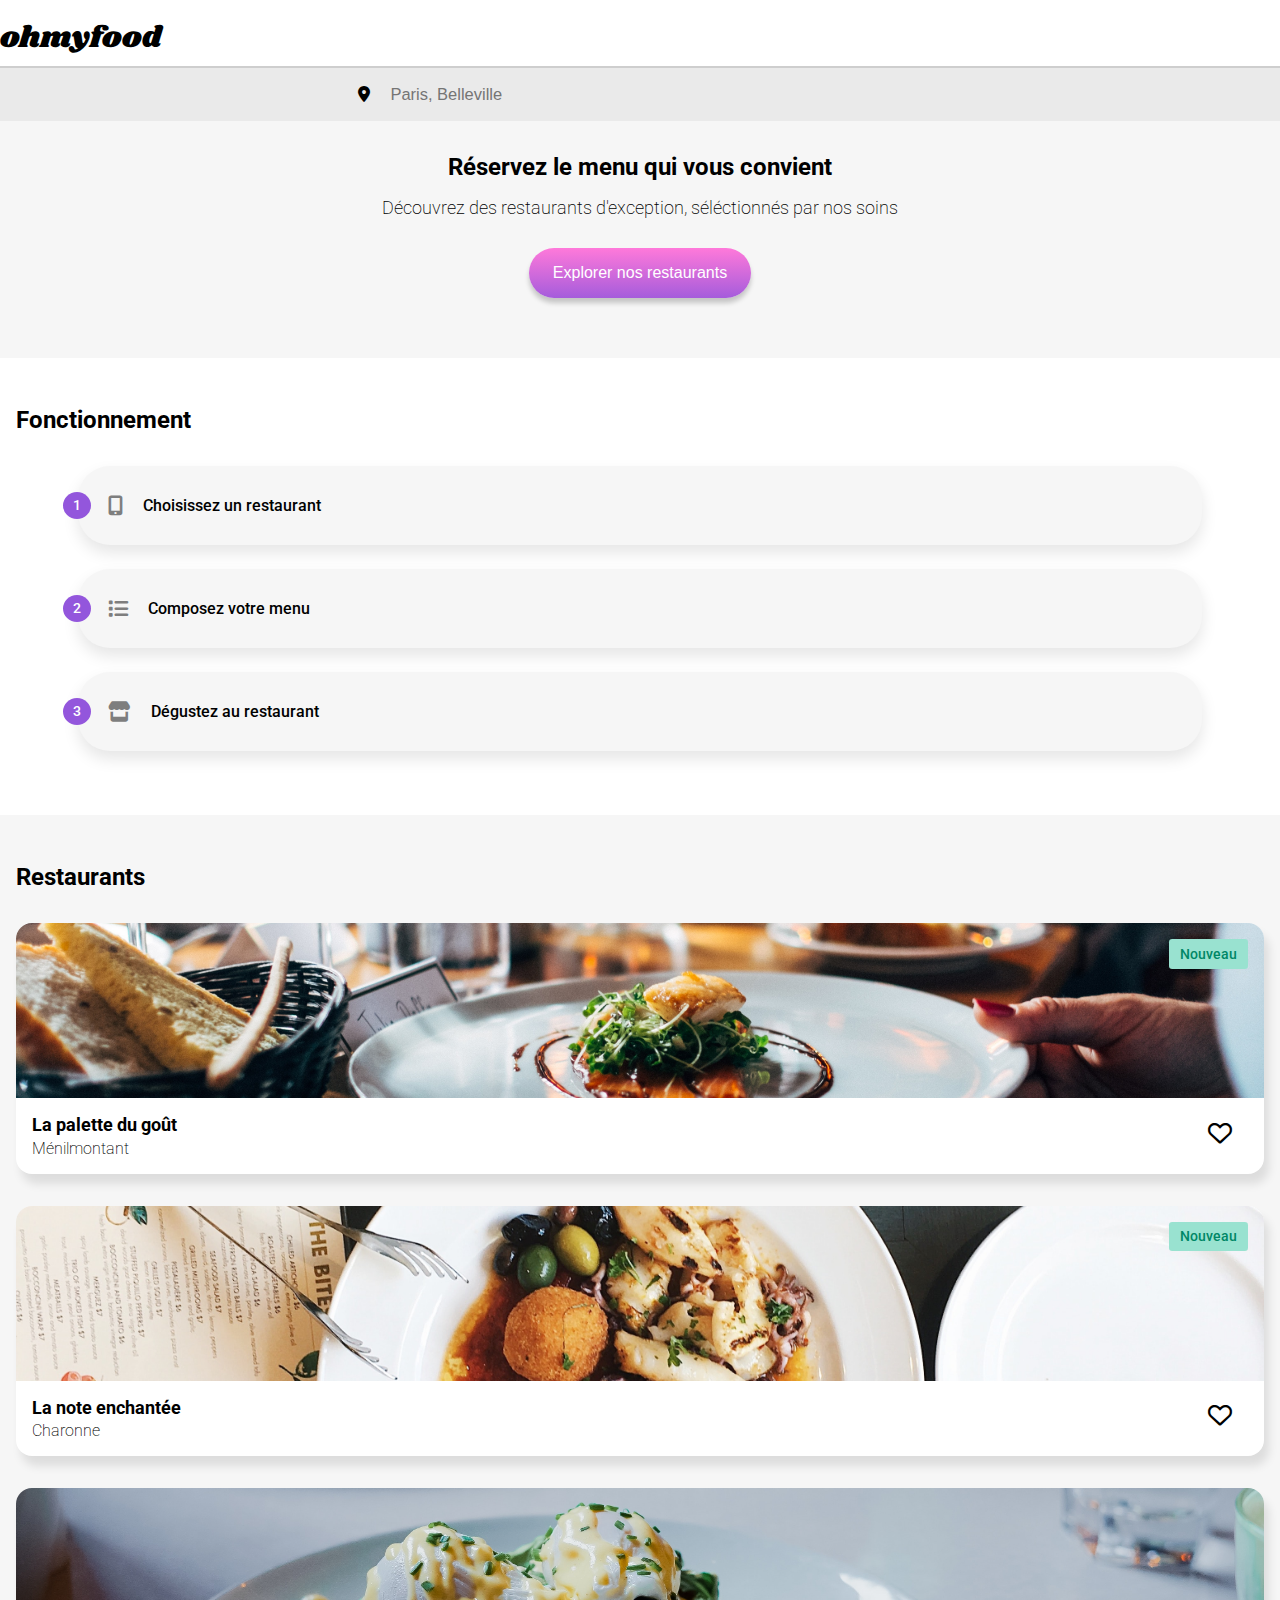
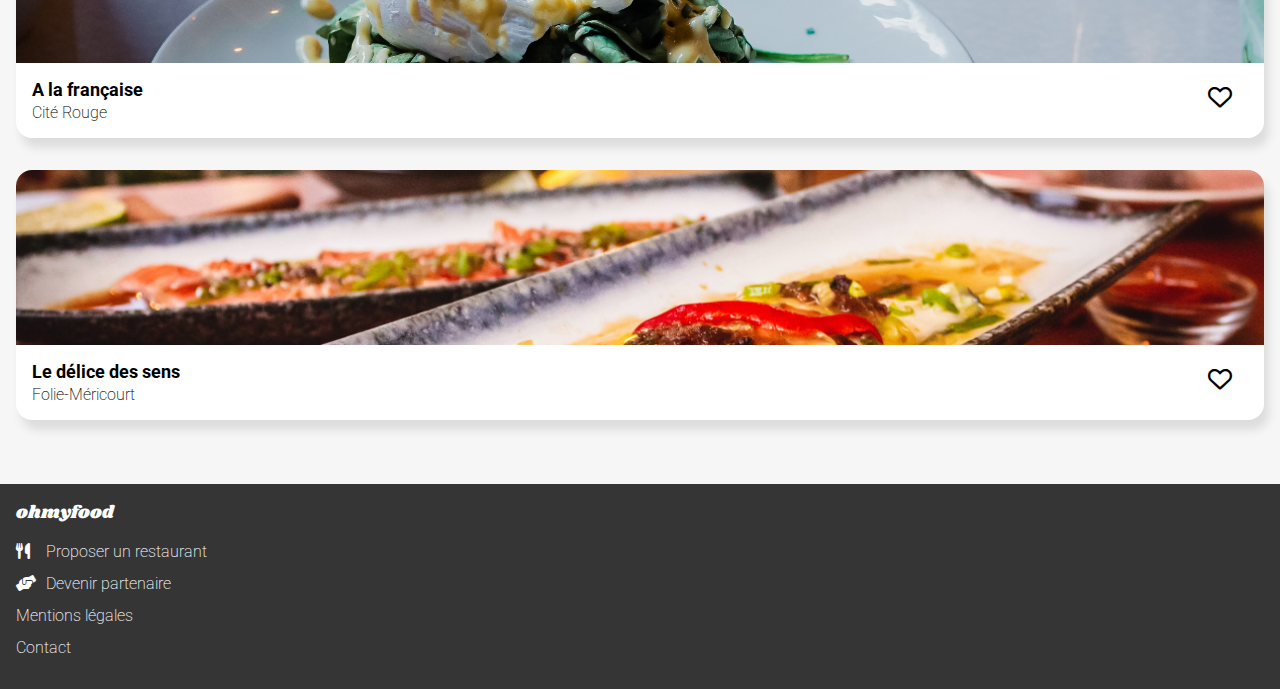
==== index.html @ a65564d6 "changement de dossier" ====
<!DOCTYPE html>
<html lang="fr">

<head>
    <meta charset="UTF-8">
    <meta http-equiv="X-UA-Compatible" content="IE=edge">
    <meta name="viewport" content="width=device-width, initial-scale=1.0">
    <link rel="stylesheet" href="sass/styles.css">
    <link rel="preconnect" href="https://fonts.googleapis.com">
    <link rel="preconnect" href="https://fonts.gstatic.com" crossorigin>
    <link href="https://fonts.googleapis.com/css2?family=Roboto:wght@300;400;500;700&family=Shrikhand&display=swap"
        rel="stylesheet">
    <link rel="stylesheet" href="https://cdn.jsdelivr.net/npm/bootstrap-icons@1.9.1/font/bootstrap-icons.css"
        integrity="sha384-xeJqLiuOvjUBq3iGOjvSQSIlwrpqjSHXpduPd6rQpuiM3f5/ijby8pCsnbu5S81n" crossorigin="anonymous">
    <link rel="stylesheet" href="https://cdnjs.cloudflare.com/ajax/libs/font-awesome/6.0.0/css/all.min.css">
    <title>ohmyfood</title>
</head>

<body>
    <!--header-->
    <header>
        <p class="header__logo logo">ohmyfood</p>
    </header>
    <main>
        <!--section search-->
        <div class="section__search">
            <div class="search__input">
                <i class="fa-solid fa-location-dot search--icon"></i>
                <input class="search--input" type="text" placeholder="Paris, Belleville">
            </div>
        </div>
        <!--section feature-->
        <section class="section__feature">
            <h1 class="feature__heading-1 heading-1">Réservez le menu qui vous convient</h1>
            <p class="feature__text">Découvrez des restaurants d'exception, séléctionnés par nos soins</p>
            <button class="btn--gradient">Explorer nos restaurants</button>
        </section>
        <!--section functioning-->
        <section class="section__functioning">
            <h1 class="function__heading-1 heading-1">Fonctionnement</h1>
            <ul class="function__wrapper">
                <li class="wrapper__list">
                    <a href="#">
                        <p class="list-1__number number">1</p>
                        <i class="list-1__icon fa-solid fa-mobile-screen-button fa-lg icon"></i>
                        <p class="list-1__text">Choisissez un restaurant</p>
                    </a>
                </li>
                <li class="wrapper__list">
                    <a href="#">
                        <p class="list-2__number number">2</p>
                        <i class="list-2__icon fa-solid fa-list fa-lg icon"></i>
                        <p class="list-2__text">Composez votre menu</p>
                    </a>
                </li>
                <li class="wrapper__list">
                    <a href="#">
                        <p class="list-3__number number">3</p>
                        <i class="list-3__icon fa-solid fa-store fa-lg icon"></i>
                        <p class="list-3__text">Dégustez au restaurant</p>
                    </a>
                </li>
            </ul>
        </section>
        <!--section restaurants-->
        <section class="restaurants">
            <h1 class="restaurants__heading-1 heading-1">Restaurants</h1>
            <div class="restaurants__wrapper">
                <a href="./pages/la-palette-du-gout.html">
                    <div class="card-resto">
                        <img class="card-resto__image" src="images/restaurants/jay-wennington-N_Y88TWmGwA-unsplash.jpg"
                            alt="restaurant la palette du goût" />
                        <div class="card-resto__lower">
                            <h3 class="card-resto__lower--heading-3 heading-3">La palette du goût</h3>
                            <div class="icon__toggle">
                                <i class="icon__toggle--fill fa-solid fa-heart fa-xl"></i>
                                <i class="icon__toggle--border fa-regular fa-heart fa-xl"></i>
                            </div>
                            <p class="card-resto__lower--location">Ménilmontant</p>
                            <p class="card-resto__lower--new">Nouveau</p>
                        </div>
                    </div>
                </a>
                <a href="./pages/la-note-enchantee.html">
                    <div class="card-resto">
                        <img class="card-resto__image" src="images/restaurants/stil-u2Lp8tXIcjw-unsplash.jpg"
                            alt="restaurant la note enchantée" />
                        <div class="card-resto__lower">
                            <h3 class="card-resto__lower--heading-3">La note enchantée</h3>
                            <div class="icon__toggle">
                                <i class="icon__toggle--fill fa-solid fa-heart fa-xl"></i>
                                <i class="icon__toggle--border fa-regular fa-heart fa-xl"></i>
                            </div>
                            <p class="card-resto__lower--location">Charonne</p>
                            <p class="card-resto__lower--new">Nouveau</p>
                        </div>
                    </div>
                </a>
                <a href="./pages/a-la-francaise.html">
                    <div class="card-resto">
                        <img class="card-resto__image" src="images/restaurants/toa-heftiba-DQKerTsQwi0-unsplash.jpg"
                            alt="restaurant à la française" />
                        <div class="card-resto__lower">
                            <h3 class="card-resto__lower--heading-3">A la française</h3>
                            <div class="icon__toggle">
                                <i class="icon__toggle--fill fa-solid fa-heart fa-xl"></i>
                                <i class="icon__toggle--border fa-regular fa-heart fa-xl"></i>
                            </div>
                            <p class="card-resto__lower--location">Cité Rouge</p>
                        </div>
                    </div>
                </a>
                <a href="./pages/le-delice-des-sens.html">
                    <div class="card-resto">
                        <img class="card-resto__image"
                            src="images/restaurants/louis-hansel-shotsoflouis-qNBGVyOCY8Q-unsplash.jpg"
                            alt="restaurant le délice des sens" />
                        <div class="card-resto__lower">
                            <h3 class="card-resto__lower--heading-3">Le délice des sens</h3>
                            <div class="icon__toggle">
                                <i class="icon__toggle--fill fa-solid fa-heart fa-xl"></i>
                                <i class="icon__toggle--border fa-regular fa-heart fa-xl"></i>
                            </div>
                            <p class="card-resto__lower--location">Folie-Méricourt</p>
                        </div>
                    </div>
                </a>
            </div>
        </section>
    </main>
    <!--footer-->
    <footer>
        <p class="footer__logo logo">ohmyfood</p>
        <ul class="footer_wrapper">
            <li class="wrapper__suggest">
                <a href="#">
                    <i class="suggest__icon fa-solid fa-utensils"></i>
                    <p class="suggest__text">Proposer un restaurant</p>
                </a>
            </li>
            <li class="wrapper__partnership">
                <a href="#">
                    <i class="partnership__icon fa-solid fa-handshake-angle"></i>
                    <p class="partnership__text">Devenir partenaire</p>
                </a>
            </li>
            <li class="wrapper__legal">
                <a href="#">
                    <p class="legal__text">Mentions légales</p>
                </a>
            </li>
            <li class="wrapper__contact">
                <a href="mailto:contact@ohmyfood.com">
                    <p class="contact__text">Contact</p>
                </a>
            </li>
        </ul>
    </footer>
</body>

</html>
---- sass/styles.css ----
@import "../libs/reset.css";
:root {
  font-family: "Roboto", sans-serif;
  font-weight: 200;
  font-size: 1rem;
}

.logo {
  font-family: "Shrikhand", cursive;
}

.header__logo {
  font-size: 1.875rem;
  text-align: center;
}

.footer__logo {
  font-size: 1.125rem;
}

.heading-1 {
  font-weight: bold;
  font-size: 1.5rem;
}

body {
  width: 100%;
  background-color: #ffffff;
}

a {
  color: #000;
  text-decoration: none;
}

.header {
  width: 100%;
}
.header__logo {
  display: inline-block;
  text-align: center;
  padding: 1rem 0 0.4rem 0;
}
.header__arrow {
  padding-left: 1.5rem;
  padding-right: 3.4rem;
}

section {
  width: 100%;
  padding: 0 1rem;
}

.section__search {
  width: 100%;
  padding: 1rem 0 1rem 0;
  background-color: #eaeaea;
  border-top: 2px solid #cecece;
}

.search__input {
  display: inline-block;
  padding-left: 28%;
}
.search__input input {
  width: 58%;
  background: none;
  font-size: 1.031rem;
  font-weight: 500;
  border: none;
  opacity: 1;
  padding-left: 1rem;
}
.search__input input:focus {
  background: rgba(147, 86, 220, 0.1);
}
.search__input input:focus-visible {
  outline: none;
}

.section__feature--image img {
  -o-object-fit: cover;
     object-fit: cover;
}

.menu {
  position: relative;
  width: 100%;
  padding: 2rem 0 2rem 0;
  background: #f6f6f6;
  border-radius: 2.5rem 2.5rem 0 0;
  margin-top: -3.1rem;
}
.menu__heading-1 {
  font-family: "Shrikhand", cursive, sans-serif;
  font-size: 1.6rem;
  padding: 0 0 2rem 1rem;
}
.menu__wrapper {
  display: flex;
  flex-direction: column;
}
.menu__button {
  width: 100%;
  display: flex;
  justify-content: center;
}
.menu__button--btn-order {
  margin: 2rem 0 2rem 0;
  font-size: 1rem;
  font-weight: 500;
  color: pink;
  padding: 0.9rem 3rem;
  border-radius: 2rem;
  border: none;
  background: linear-gradient(180deg, rgb(255, 121, 218) 0%, rgb(147, 86, 220) 100%);
  box-shadow: 0 5px 5px rgba(0, 0, 0, 0.2);
}
.menu__button--btn-order:hover {
  background: linear-gradient(180deg, rgba(255, 121, 218, 0.9) 0%, rgba(147, 86, 220, 0.9) 100%);
  box-shadow: 0 5px 5px rgba(0, 0, 0, 0.4);
}

.wrapper__entrees, .wrapper__plats, .wrapper__desserts {
  width: 100%;
  display: flex;
  flex-direction: column;
}
.wrapper__entrees--heading-4, .wrapper__plats--heading-4, .wrapper__desserts--heading-4 {
  position: relative;
  text-transform: uppercase;
  font-weight: 200;
  font-size: 1rem;
  padding: 0 0 2rem 1rem;
}
.wrapper__entrees--heading-4:after, .wrapper__plats--heading-4:after, .wrapper__desserts--heading-4:after {
  content: "";
  position: absolute;
  background: #99E2D0;
  top: 1.4rem;
  left: 1rem;
  width: 11.5%;
  height: 3px;
}
.wrapper__entrees--wrapper, .wrapper__plats--wrapper, .wrapper__desserts--wrapper {
  padding: 0 1rem;
}
.wrapper__entrees .card, .wrapper__plats .card, .wrapper__desserts .card {
  -webkit-animation: fadeInSlide 1.5s ease-in;
          animation: fadeInSlide 1.5s ease-in;
  -webkit-animation-iteration-count: 1;
          animation-iteration-count: 1;
}
.wrapper__entrees .card-1, .wrapper__plats .card-1, .wrapper__desserts .card-1 {
  -webkit-animation-delay: 0.1s;
          animation-delay: 0.1s;
}
.wrapper__entrees .card-2, .wrapper__plats .card-2, .wrapper__desserts .card-2 {
  -webkit-animation-delay: 0.2s;
          animation-delay: 0.2s;
}
.wrapper__entrees .card-3, .wrapper__plats .card-3, .wrapper__desserts .card-3 {
  -webkit-animation-delay: 0.3s;
          animation-delay: 0.3s;
}
.wrapper__entrees .card-4, .wrapper__plats .card-4, .wrapper__desserts .card-4 {
  -webkit-animation-delay: 0.4s;
          animation-delay: 0.4s;
}
.wrapper__entrees .card-5, .wrapper__plats .card-5, .wrapper__desserts .card-5 {
  -webkit-animation-delay: 0.5s;
          animation-delay: 0.5s;
}
.wrapper__entrees .card-6, .wrapper__plats .card-6, .wrapper__desserts .card-6 {
  -webkit-animation-delay: 0.6s;
          animation-delay: 0.6s;
}
.wrapper__entrees .card-7, .wrapper__plats .card-7, .wrapper__desserts .card-7 {
  -webkit-animation-delay: 0.7s;
          animation-delay: 0.7s;
}
.wrapper__entrees .card-8, .wrapper__plats .card-8, .wrapper__desserts .card-8 {
  -webkit-animation-delay: 0.8s;
          animation-delay: 0.8s;
}
.wrapper__entrees .card-9, .wrapper__plats .card-9, .wrapper__desserts .card-9 {
  -webkit-animation-delay: 0.9s;
          animation-delay: 0.9s;
}
.wrapper__entrees .card-10, .wrapper__plats .card-10, .wrapper__desserts .card-10 {
  -webkit-animation-delay: 1s;
          animation-delay: 1s;
}

.card {
  display: flex;
  flex-direction: row;
  width: 100%;
  height: 4rem;
  background: #ffffff;
  border-radius: 0.85rem;
  margin-bottom: 1rem;
  box-shadow: 0 0.5rem 1rem rgba(0, 0, 0, 0.1);
  overflow: hidden;
  white-space: nowrap;
  cursor: pointer;
}
.card--title-details {
  overflow: hidden;
  text-overflow: ellipsis;
  flex: 1;
  padding: 0.5rem 0 0.5rem 1rem;
}
.card--title {
  overflow: hidden;
  text-overflow: ellipsis;
  padding-bottom: 0.1rem;
  font-weight: 700;
  font-size: 1.1rem;
}
.card--details {
  overflow: hidden;
  text-overflow: ellipsis;
  font-size: 0.85rem;
}
.card--price {
  align-self: center;
  font-size: 0.85rem;
  font-weight: 700;
  padding: 1rem 1rem 0 1rem;
}
.card--animation {
  display: flex;
  justify-content: center;
  align-items: center;
  background: #FF79DA;
  border-radius: 0 0.85rem 0.85rem 0;
  width: 4rem;
  margin-right: -4rem;
  height: 4.05rem;
  transition: all 0.8s ease;
}
.card--icon {
  font-size: 1.5rem;
  color: #fff;
  transform: rotate(0);
  transition-delay: 0.6s;
  transition: transform 0.8s ease;
}

.card:hover .card--animation {
  background: #99E2D0;
  margin-right: 0;
}

.card:hover .card--icon {
  transform: rotate(360deg);
}

.section__feature {
  background: #f6f6f6;
  text-align: center;
  padding-bottom: 60px;
}

.feature__heading-1 {
  padding: 2rem 15% 1rem 15%;
  width: auto;
}

.feature__text {
  font-size: 1.125rem;
  padding-bottom: 1.875rem;
}

.btn--gradient {
  font-size: 1rem;
  font-weight: 500;
  color: #fff;
  padding: 1rem 1.5rem;
  border-radius: 2rem;
  border: none;
  background: linear-gradient(180deg, rgb(255, 121, 218) 0%, rgb(147, 86, 220) 100%);
  background-size: 120% 120%;
  box-shadow: 0 5px 5px rgba(0, 0, 0, 0.2);
  transition: all 0.2s ease-in-out;
  -webkit-animation: gradient 5s ease infinite;
          animation: gradient 5s ease infinite;
}
.btn--gradient:hover {
  background: linear-gradient(180deg, rgba(255, 121, 218, 0.8) 0%, rgba(147, 86, 220, 0.8) 100%);
  box-shadow: 0 5px 5px rgba(0, 0, 0, 0.4);
}

.section__functioning {
  padding-bottom: 4rem;
}
.section__functioning .function__heading-1 {
  padding: 3rem 0 2rem 0;
}

.function__wrapper {
  width: 100%;
  display: flex;
  flex-direction: column;
  gap: 1.5rem;
  font-weight: 500;
}
.function__wrapper a {
  width: 100%;
  color: #000;
  font-size: 1rem;
  font-weight: 500;
}
.function__wrapper a:visited {
  text-decoration: none;
  color: #000;
}

.wrapper__list {
  position: relative;
  width: 90%;
  margin: auto;
  background-color: #f6f6f6;
  padding: 30px 30px;
  border-radius: 2rem;
  box-shadow: 0 0.5rem 1rem rgba(0, 0, 0, 0.1);
  transition: all 0.3s ease-in-out;
}
.wrapper__list:hover {
  background-color: rgba(147, 86, 220, 0.1);
  box-shadow: 0 0.5rem 1rem rgba(0, 0, 0, 0.2);
}
.wrapper__list:hover .icon {
  color: #9356DC;
}
.wrapper__list .number {
  position: absolute;
  top: 33%;
  left: -15px;
  display: inline-block;
  padding: 5px 10px 5px 10px;
  border-radius: 50%;
  font-size: 0.9rem;
  color: #fff;
  background: #9356DC;
}
.wrapper__list .list-1__icon, .wrapper__list .list-2__icon, .wrapper__list .list-3__icon {
  display: inline-block;
  color: #7e7e7e;
  transition: all 0.3s ease-in-out;
}
.wrapper__list p {
  padding-left: 1rem;
  display: inline-block;
  font-size: 1rem;
  font-weight: 500;
}

.restaurants {
  width: 100%;
  background: #f6f6f6;
  padding-bottom: 4rem;
}
.restaurants__heading-1 {
  padding: 3rem 0 2rem 0;
}
.restaurants__wrapper {
  display: flex;
  flex-direction: column;
  gap: 2rem;
  flex-wrap: nowrap;
}
.restaurants__wrapper a {
  width: 100%;
}
.restaurants__wrapper a:hover .card-resto {
  box-shadow: 5px 10px 15px rgba(0, 0, 0, 0.2);
  background: rgba(153, 226, 208, 0.1);
}
.restaurants__wrapper a:hover .card-resto__image {
  opacity: 0.5;
}

.card-resto {
  position: relative;
  display: flex;
  flex-direction: row;
  flex-wrap: wrap;
  width: 100%;
  max-width: 600px;
  background: #ffffff;
  border-radius: 1rem 1rem 1rem 1rem;
  box-shadow: 5px 10px 10px rgba(0, 0, 0, 0.1);
  transition: all 0.5s ease-in-out;
}
.card-resto__image {
  max-height: 175px;
  width: 100%;
  border-radius: 1rem 1rem 0 0;
  -o-object-fit: cover;
     object-fit: cover;
  transition: all 0.5s ease-in-out;
}
.card-resto__lower {
  height: 35%;
  width: 100%;
  color: #000;
}
.card-resto__lower--heading-3 {
  padding: 1rem 0 0.2rem 1rem;
  font-size: 1.15rem;
  font-weight: 700;
}
.card-resto__lower--location {
  padding: 0 0rem 1rem 1rem;
}
.card-resto__lower--new {
  position: absolute;
  top: 1rem;
  right: 1rem;
  font-size: 0.9rem;
  font-weight: 500;
  background: #99E2D0;
  color: #008766;
  padding: 0.4rem 0.7rem;
  border-radius: 0.2rem;
}

.icon__toggle .icon__toggle--border {
  display: block;
  position: absolute;
  background: #ffffff;
  bottom: 2.5rem;
  right: 2rem;
}
.icon__toggle .icon__toggle--fill {
  display: none;
  position: absolute;
  bottom: 2.5rem;
  right: 2rem;
}
.icon__toggle:hover .icon__toggle--border {
  display: none;
}
.icon__toggle:hover .icon__toggle--fill {
  display: block;
  height: -webkit-fit-content;
  height: -moz-fit-content;
  height: fit-content;
  -webkit-background-clip: text;
          background-clip: text;
  background-image: linear-gradient(180deg, rgb(255, 121, 218) 0%, rgb(147, 86, 220));
  color: transparent;
}

footer {
  width: 100%;
  background: #353535;
  color: #fff;
  padding: 0 0 2rem 0;
}
footer .logo {
  padding: 1rem 0 1rem 1rem;
}
footer .footer_wrapper {
  width: auto;
  display: flex;
  flex-direction: column;
  gap: 0.8rem;
}
footer li {
  display: inline-block;
  padding: 0 0 0 1rem;
}
footer li a .partnership__icon {
  color: #fff;
  margin-right: 6px;
}
footer li a .suggest__icon {
  color: #fff;
  margin-right: 12px;
}
footer li a p {
  position: relative;
  color: #fff;
  display: inline;
}
footer li a p:hover {
  color: #99E2D0;
  transition: all 0.3s ease-in-out;
}
footer li a p::after {
  content: "";
  position: absolute;
  bottom: -2px;
  left: 0;
  display: inline;
  height: 1px;
  background: #fff;
  width: 100%;
  transform: scale(0);
  transition: all 0.3s ease-in-out;
}
footer li a p:hover::after {
  transform: scale(1);
  background: #99E2D0;
}

@media screen and (min-width: 600px) {
  .restaurants__wrapper {
    flex-direction: row;
    flex-wrap: wrap;
    justify-content: space-between;
    width: 100%;
  }
  .restaurants__wrapper a {
    width: 100%;
  }
  .restaurants__wrapper a .card-resto {
    max-width: 100%;
  }
}
@-webkit-keyframes fadeInSlide {
  0% {
    transform: translateY(100px) scaleY(1.9) scaleX(0.1);
    transform-origin: 50% 50%;
    opacity: 0;
  }
  40% {
    transform: translateY(0) scaleY(0.9) scaleX(1.1);
  }
  65% {
    transform: translateY(-15px) scaleY(1.1) scaleX(0.9);
  }
  75% {
    transform: translateY(0) scaleY(1) scaleX(1);
  }
  85% {
    transform: translateY(-5px) scaleY(0.9) scaleX(1.1);
  }
  100% {
    transform: translateY(0) scaleY(1) scaleX(1);
    opacity: 1;
  }
}
@keyframes fadeInSlide {
  0% {
    transform: translateY(100px) scaleY(1.9) scaleX(0.1);
    transform-origin: 50% 50%;
    opacity: 0;
  }
  40% {
    transform: translateY(0) scaleY(0.9) scaleX(1.1);
  }
  65% {
    transform: translateY(-15px) scaleY(1.1) scaleX(0.9);
  }
  75% {
    transform: translateY(0) scaleY(1) scaleX(1);
  }
  85% {
    transform: translateY(-5px) scaleY(0.9) scaleX(1.1);
  }
  100% {
    transform: translateY(0) scaleY(1) scaleX(1);
    opacity: 1;
  }
}
@-webkit-keyframes gradient {
  0% {
    background-position: 0% 50%;
  }
  50% {
    background-position: 100% 100%;
  }
  100% {
    background-position: 0% 50%;
  }
}
@keyframes gradient {
  0% {
    background-position: 0% 50%;
  }
  50% {
    background-position: 100% 100%;
  }
  100% {
    background-position: 0% 50%;
  }
}/*# sourceMappingURL=styles.css.map */
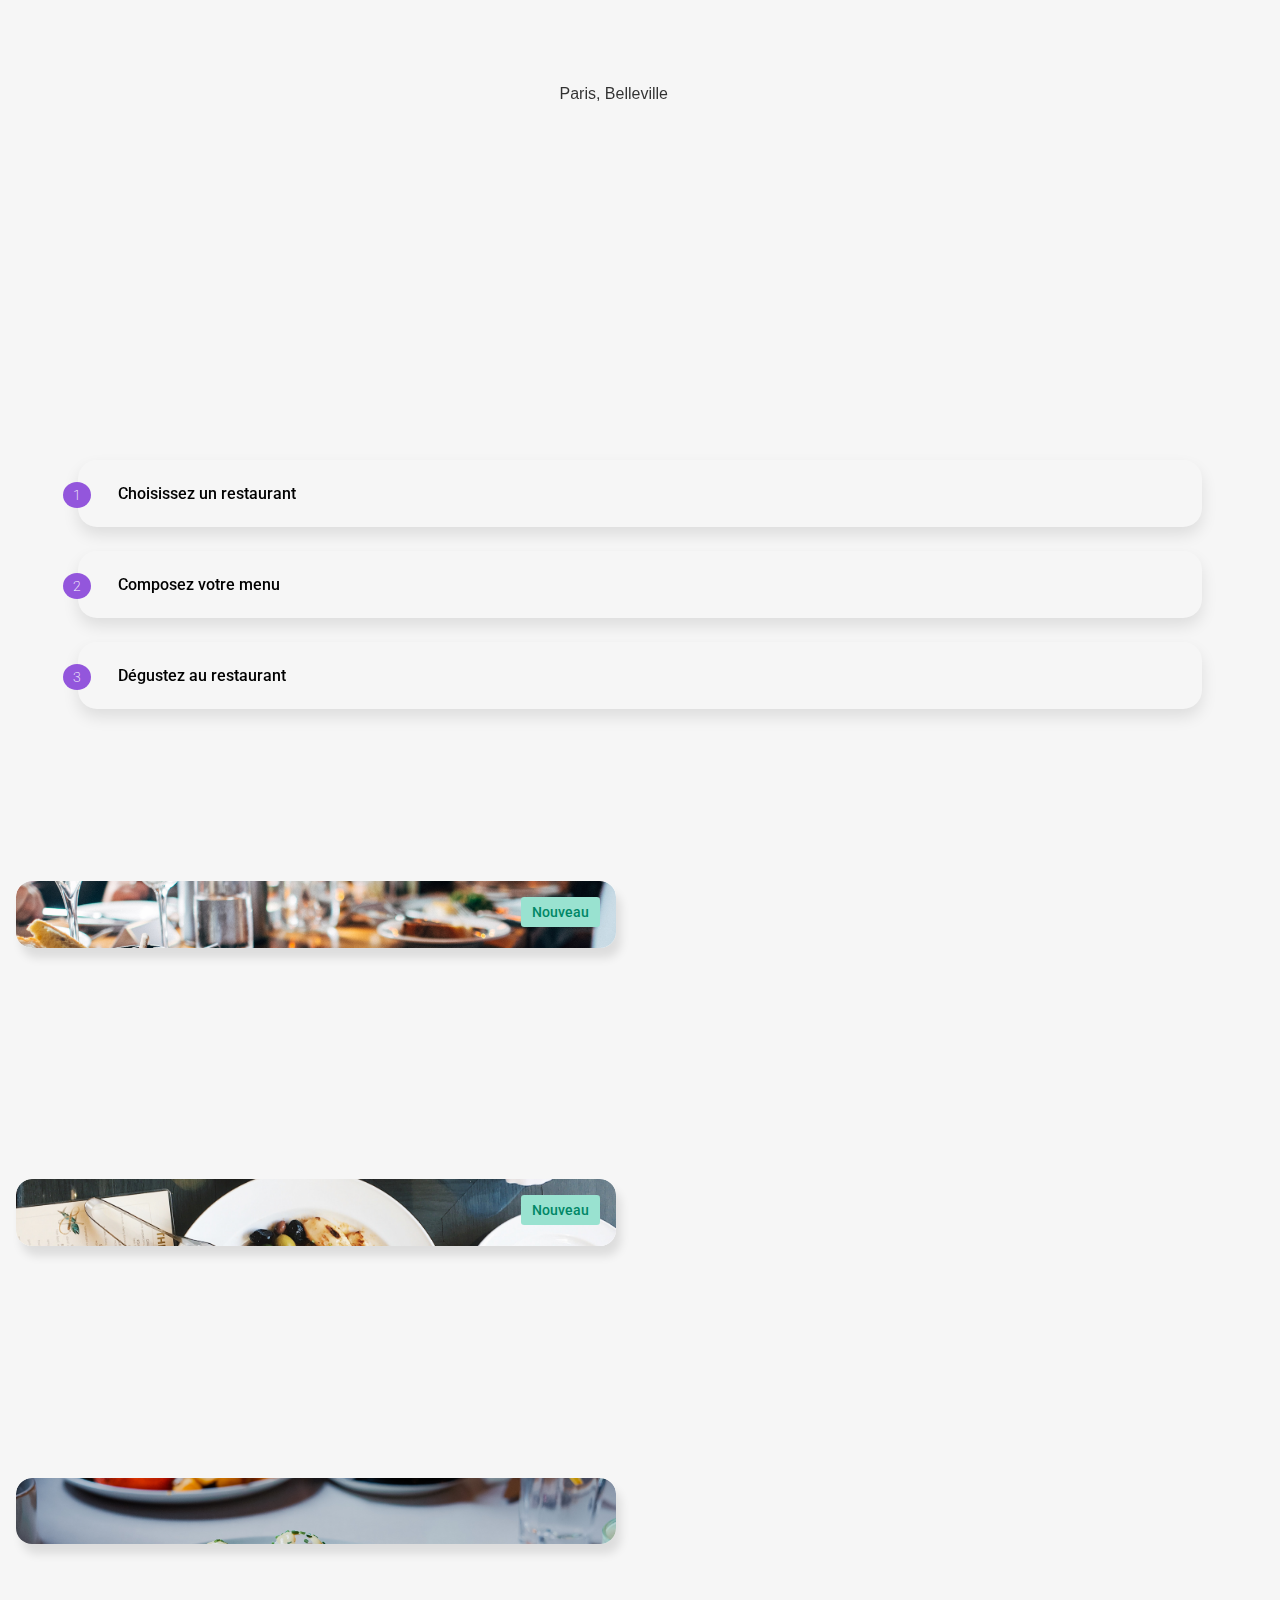
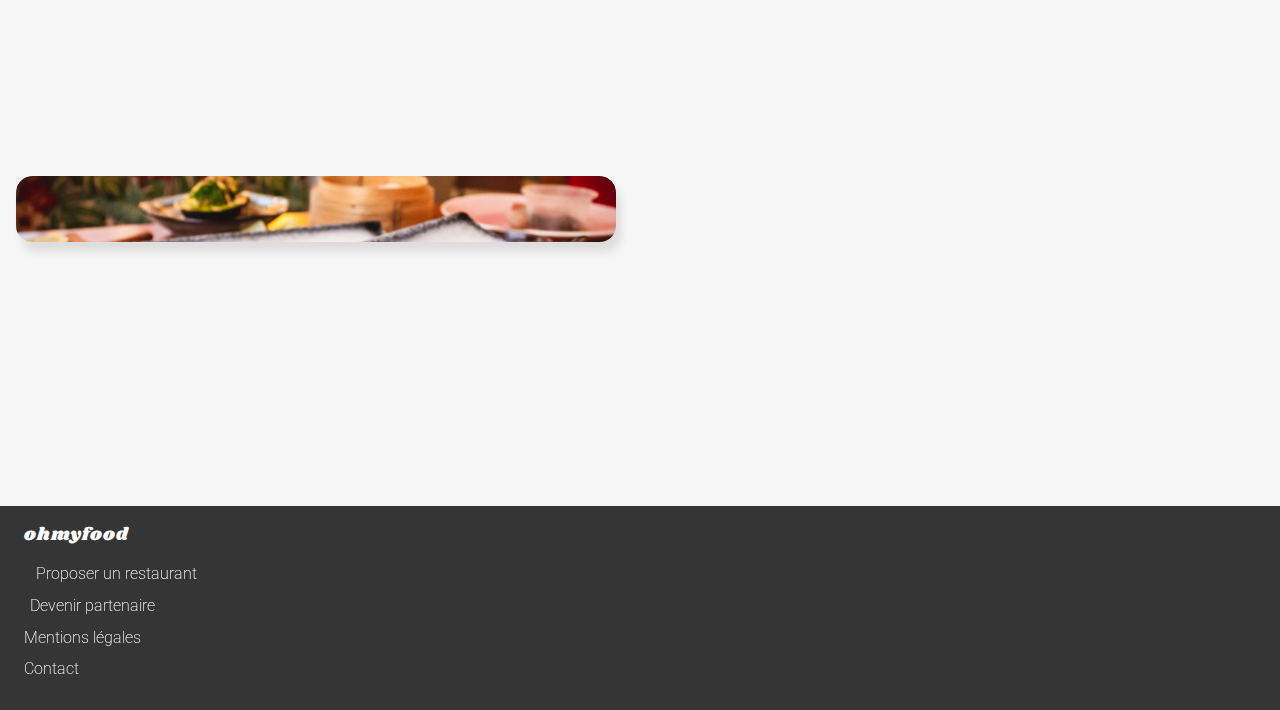
==== commit cbbf155b: "Done: refacto 7-1. To do: loading animation, centrer le input search, mettre l'icone coeur dans comp" ====
--- a/index.html
+++ b/index.html
@@ -8,150 +8,164 @@
     <link rel="stylesheet" href="sass/styles.css">
     <link rel="preconnect" href="https://fonts.googleapis.com">
     <link rel="preconnect" href="https://fonts.gstatic.com" crossorigin>
-    <link href="https://fonts.googleapis.com/css2?family=Roboto:wght@300;400;500;700&family=Shrikhand&display=swap"
+    <link
+        href="https://fonts.googleapis.com/css2?family=Roboto:wght@200;300;400;500;600;700&family=Shrikhand&display=swap"
         rel="stylesheet">
     <link rel="stylesheet" href="https://cdn.jsdelivr.net/npm/bootstrap-icons@1.9.1/font/bootstrap-icons.css"
         integrity="sha384-xeJqLiuOvjUBq3iGOjvSQSIlwrpqjSHXpduPd6rQpuiM3f5/ijby8pCsnbu5S81n" crossorigin="anonymous">
-    <link rel="stylesheet" href="https://cdnjs.cloudflare.com/ajax/libs/font-awesome/6.0.0/css/all.min.css">
+    <link rel="stylesheet" href="https://cdnjs.cloudflare.com/ajax/libs/font-awesome/6.1.2/css/all.css"
+        integrity="sha512-9nqhm3FWfB00id4NJpxK/wV1g9P2QfSsEPhSSpT+6qrESP6mpYbTfpC+Jvwe2XY27K5mLwwrqYuzqMGK5yC9/Q=="
+        crossorigin="anonymous" referrerpolicy="no-referrer" />
     <title>ohmyfood</title>
 </head>
+
+<div class="loader">
+    <div class="loader__animation"></div>
+</div>
 
 <body>
     <!--header-->
     <header>
         <p class="header__logo logo">ohmyfood</p>
     </header>
+
     <main>
+
         <!--section search-->
-        <div class="section__search">
-            <div class="search__input">
-                <i class="fa-solid fa-location-dot search--icon"></i>
-                <input class="search--input" type="text" placeholder="Paris, Belleville">
+        <div class="search">
+            <div class="search__block">
+                <i class="fa-solid fa-location-dot search__icon"></i>
+                <input class="search__input" type="text" placeholder="Paris, Belleville">
             </div>
         </div>
+
         <!--section feature-->
-        <section class="section__feature">
-            <h1 class="feature__heading-1 heading-1">Réservez le menu qui vous convient</h1>
-            <p class="feature__text">Découvrez des restaurants d'exception, séléctionnés par nos soins</p>
+        <section class="feature">
+            <h1>Réservez le menu qui vous convient</h1>
+            <h2>Découvrez des restaurants d'exception, séléctionnés par nos soins</h2>
             <button class="btn--gradient">Explorer nos restaurants</button>
         </section>
-        <!--section functioning-->
-        <section class="section__functioning">
-            <h1 class="function__heading-1 heading-1">Fonctionnement</h1>
-            <ul class="function__wrapper">
-                <li class="wrapper__list">
+
+        <!--section operation-->
+        <section class="operation">
+            <h1>Fonctionnement</h1>
+            <ul>
+                <li class="list">
                     <a href="#">
-                        <p class="list-1__number number">1</p>
-                        <i class="list-1__icon fa-solid fa-mobile-screen-button fa-lg icon"></i>
-                        <p class="list-1__text">Choisissez un restaurant</p>
+                        <p class="list__number">1</p>
+                        <i class="list__icon fa-solid fa-mobile-screen-button fa-lg"></i>
+                        <h4>Choisissez un restaurant</h4>
                     </a>
                 </li>
-                <li class="wrapper__list">
+                <li class="list">
                     <a href="#">
-                        <p class="list-2__number number">2</p>
-                        <i class="list-2__icon fa-solid fa-list fa-lg icon"></i>
-                        <p class="list-2__text">Composez votre menu</p>
+                        <p class="list__number">2</p>
+                        <i class="list__icon fa-solid fa-list fa-lg"></i>
+                        <h4>Composez votre menu</h4>
                     </a>
                 </li>
-                <li class="wrapper__list">
+                <li class="list">
                     <a href="#">
-                        <p class="list-3__number number">3</p>
-                        <i class="list-3__icon fa-solid fa-store fa-lg icon"></i>
-                        <p class="list-3__text">Dégustez au restaurant</p>
+                        <p class="list__number">3</p>
+                        <i class="list__icon fa-solid fa-store fa-lg"></i>
+                        <h4 class="list__text">Dégustez au restaurant</h4>
                     </a>
                 </li>
             </ul>
         </section>
+
         <!--section restaurants-->
         <section class="restaurants">
-            <h1 class="restaurants__heading-1 heading-1">Restaurants</h1>
+            <h1>Restaurants</h1>
             <div class="restaurants__wrapper">
                 <a href="./pages/la-palette-du-gout.html">
-                    <div class="card-resto">
-                        <img class="card-resto__image" src="images/restaurants/jay-wennington-N_Y88TWmGwA-unsplash.jpg"
+                    <div class="card">
+                        <img src="images/restaurants/jay-wennington-N_Y88TWmGwA-unsplash.jpg"
                             alt="restaurant la palette du goût" />
-                        <div class="card-resto__lower">
-                            <h3 class="card-resto__lower--heading-3 heading-3">La palette du goût</h3>
+                        <div class="card__lower">
+                            <h3>La palette du goût</h3>
                             <div class="icon__toggle">
-                                <i class="icon__toggle--fill fa-solid fa-heart fa-xl"></i>
-                                <i class="icon__toggle--border fa-regular fa-heart fa-xl"></i>
+                                <i class="icon__toggle--fill bi bi-suit-heart-fill"></i>
+                                <i class="icon__toggle--border bi bi-suit-heart"></i>
                             </div>
-                            <p class="card-resto__lower--location">Ménilmontant</p>
-                            <p class="card-resto__lower--new">Nouveau</p>
+                            <p class="card__location">Ménilmontant</p>
+                            <p class="card__new">Nouveau</p>
                         </div>
                     </div>
                 </a>
                 <a href="./pages/la-note-enchantee.html">
-                    <div class="card-resto">
-                        <img class="card-resto__image" src="images/restaurants/stil-u2Lp8tXIcjw-unsplash.jpg"
+                    <div class="card">
+                        <img class="card__image" src="images/restaurants/stil-u2Lp8tXIcjw-unsplash.jpg"
                             alt="restaurant la note enchantée" />
-                        <div class="card-resto__lower">
-                            <h3 class="card-resto__lower--heading-3">La note enchantée</h3>
+                        <div class="card__lower">
+                            <h3>La note enchantée</h3>
                             <div class="icon__toggle">
-                                <i class="icon__toggle--fill fa-solid fa-heart fa-xl"></i>
-                                <i class="icon__toggle--border fa-regular fa-heart fa-xl"></i>
+                                <i class="icon__toggle--fill bi bi-suit-heart-fill"></i>
+                                <i class="icon__toggle--border bi bi-suit-heart"></i>
                             </div>
-                            <p class="card-resto__lower--location">Charonne</p>
-                            <p class="card-resto__lower--new">Nouveau</p>
+                            <p class="card__location">Charonne</p>
+                            <p class="card__new">Nouveau</p>
                         </div>
                     </div>
                 </a>
                 <a href="./pages/a-la-francaise.html">
-                    <div class="card-resto">
-                        <img class="card-resto__image" src="images/restaurants/toa-heftiba-DQKerTsQwi0-unsplash.jpg"
+                    <div class="card">
+                        <img class="card__image" src="images/restaurants/toa-heftiba-DQKerTsQwi0-unsplash.jpg"
                             alt="restaurant à la française" />
-                        <div class="card-resto__lower">
-                            <h3 class="card-resto__lower--heading-3">A la française</h3>
+                        <div class="card__lower">
+                            <h3>A la française</h3>
                             <div class="icon__toggle">
-                                <i class="icon__toggle--fill fa-solid fa-heart fa-xl"></i>
-                                <i class="icon__toggle--border fa-regular fa-heart fa-xl"></i>
+                                <i class="icon__toggle--fill bi bi-suit-heart-fill"></i>
+                                <i class="icon__toggle--border bi bi-suit-heart"></i>
                             </div>
-                            <p class="card-resto__lower--location">Cité Rouge</p>
+                            <p class="card__location">Cité Rouge</p>
                         </div>
                     </div>
                 </a>
                 <a href="./pages/le-delice-des-sens.html">
-                    <div class="card-resto">
-                        <img class="card-resto__image"
+                    <div class="card">
+                        <img class="card__image"
                             src="images/restaurants/louis-hansel-shotsoflouis-qNBGVyOCY8Q-unsplash.jpg"
                             alt="restaurant le délice des sens" />
-                        <div class="card-resto__lower">
-                            <h3 class="card-resto__lower--heading-3">Le délice des sens</h3>
+                        <div class="card__lower">
+                            <h3>Le délice des sens</h3>
                             <div class="icon__toggle">
-                                <i class="icon__toggle--fill fa-solid fa-heart fa-xl"></i>
-                                <i class="icon__toggle--border fa-regular fa-heart fa-xl"></i>
+                                <i class="icon__toggle--fill bi bi-suit-heart-fill"></i>
+                                <i class="icon__toggle--border bi bi-suit-heart"></i>
                             </div>
-                            <p class="card-resto__lower--location">Folie-Méricourt</p>
+                            <p class="card__location">Folie-Méricourt</p>
                         </div>
                     </div>
                 </a>
             </div>
         </section>
+
     </main>
+
     <!--footer-->
     <footer>
-        <p class="footer__logo logo">ohmyfood</p>
-        <ul class="footer_wrapper">
-            <li class="wrapper__suggest">
+        <p class="footer__logo">ohmyfood</p>
+        <ul>
+            <li>
                 <a href="#">
-                    <i class="suggest__icon fa-solid fa-utensils"></i>
-                    <p class="suggest__text">Proposer un restaurant</p>
+                    <i class="icon--suggest fa-solid fa-utensils"></i>
+                    <p>Proposer un restaurant</p>
                 </a>
             </li>
-            <li class="wrapper__partnership">
+            <li>
                 <a href="#">
-                    <i class="partnership__icon fa-solid fa-handshake-angle"></i>
-                    <p class="partnership__text">Devenir partenaire</p>
+                    <i class="icon--partnership fa-solid fa-handshake-angle"></i>
+                    <p>Devenir partenaire</p>
                 </a>
             </li>
-            <li class="wrapper__legal">
+            <li>
                 <a href="#">
-                    <p class="legal__text">Mentions légales</p>
+                    <p>Mentions légales</p>
                 </a>
             </li>
-            <li class="wrapper__contact">
+            <li>
                 <a href="mailto:contact@ohmyfood.com">
-                    <p class="contact__text">Contact</p>
+                    <p>Contact</p>
                 </a>
             </li>
         </ul>
--- a/sass/styles.css
+++ b/sass/styles.css
@@ -1,86 +1,414 @@
-@import "../libs/reset.css";
+/*! minireset.css v0.0.6 | MIT License | github.com/jgthms/minireset.css */
+html,
+body,
+p,
+ul,
+li,
+textarea,
+hr,
+h1,
+h2,
+h3,
+h4,
+h5,
+h6 {
+  margin: 0;
+  padding: 0;
+}
+
+h1,
+h2,
+h3,
+h4,
+h5,
+h6 {
+  font-size: 100%;
+  font-weight: normal;
+}
+
+ul {
+  list-style: none;
+}
+
+button,
+input,
+select {
+  margin: 0;
+}
+
+html {
+  box-sizing: border-box;
+}
+
+*,
+*::before,
+*::after {
+  box-sizing: inherit;
+}
+
+img {
+  height: auto;
+  max-width: 100%;
+}
+
+*:visited,
+*:link {
+  text-decoration: none;
+  color: inherit;
+}
+
 :root {
   font-family: "Roboto", sans-serif;
   font-weight: 200;
   font-size: 1rem;
 }
 
-.logo {
-  font-family: "Shrikhand", cursive;
+.header__logo,
+.footer__logo,
+.menu__heading {
+  font-family: "Shrikhand", cursive, sans-serif;
+  letter-spacing: 0.05rem;
 }
 
 .header__logo {
   font-size: 1.875rem;
-  text-align: center;
 }
 
 .footer__logo {
   font-size: 1.125rem;
 }
 
-.heading-1 {
-  font-weight: bold;
+.menu__heading {
+  font-size: 1.6rem;
+}
+
+h1 {
+  font-weight: 600;
   font-size: 1.5rem;
 }
 
+h2 {
+  font-size: 1.125rem;
+  font-weight: 200;
+}
+
+h3 {
+  font-size: 1.125rem;
+  font-weight: 600;
+}
+
+h4 {
+  font-size: 1rem;
+  font-weight: 500;
+}
+
+h5 {
+  font-size: 1rem;
+  font-weight: 200;
+}
+
+input::-moz-placeholder {
+  color: #000;
+  font-size: 1rem;
+  font-weight: 500;
+  opacity: 0.8;
+}
+
+input:-ms-input-placeholder {
+  color: #000;
+  font-size: 1rem;
+  font-weight: 500;
+  opacity: 0.8;
+}
+
+input::placeholder {
+  color: #000;
+  font-size: 1rem;
+  font-weight: 500;
+  opacity: 0.8;
+}
+
+.btn--gradient {
+  font-size: 0.938rem;
+  font-weight: 400;
+  color: #fff;
+}
+
+.list__number {
+  font-size: 0.875rem;
+  color: #fff;
+}
+
+.card__title {
+  font-weight: 400;
+  font-size: 1.1rem;
+}
+
+.card__details {
+  font-size: 0.938rem;
+  font-weight: 200;
+}
+
+.card__price {
+  font-size: 0.875rem;
+  font-weight: 600;
+}
+
 body {
   width: 100%;
-  background-color: #ffffff;
-}
-
-a {
-  color: #000;
-  text-decoration: none;
+  background: #ffffff;
+}
+body footer,
+body header {
+  width: 100%;
+}
+body section {
+  padding: 0 1rem;
+}
+
+@-webkit-keyframes fadeInSlide {
+  0% {
+    transform: translateY(100px) scaleY(1.9) scaleX(0.1);
+    transform-origin: 50% 50%;
+    opacity: 0;
+  }
+  40% {
+    transform: translateY(0) scaleY(0.9) scaleX(1.1);
+  }
+  65% {
+    transform: translateY(-15px) scaleY(1.1) scaleX(0.9);
+  }
+  75% {
+    transform: translateY(0) scaleY(1) scaleX(1);
+  }
+  85% {
+    transform: translateY(-5px) scaleY(0.9) scaleX(1.1);
+  }
+  100% {
+    transform: translateY(0) scaleY(1) scaleX(1);
+    opacity: 1;
+  }
+}
+
+@keyframes fadeInSlide {
+  0% {
+    transform: translateY(100px) scaleY(1.9) scaleX(0.1);
+    transform-origin: 50% 50%;
+    opacity: 0;
+  }
+  40% {
+    transform: translateY(0) scaleY(0.9) scaleX(1.1);
+  }
+  65% {
+    transform: translateY(-15px) scaleY(1.1) scaleX(0.9);
+  }
+  75% {
+    transform: translateY(0) scaleY(1) scaleX(1);
+  }
+  85% {
+    transform: translateY(-5px) scaleY(0.9) scaleX(1.1);
+  }
+  100% {
+    transform: translateY(0) scaleY(1) scaleX(1);
+    opacity: 1;
+  }
+}
+@-webkit-keyframes gradient {
+  0% {
+    background-position: 0% 50%;
+  }
+  50% {
+    background-position: 100% 100%;
+  }
+  100% {
+    background-position: 0% 50%;
+  }
+}
+@keyframes gradient {
+  0% {
+    background-position: 0% 50%;
+  }
+  50% {
+    background-position: 100% 100%;
+  }
+  100% {
+    background-position: 0% 50%;
+  }
+}
+.btn--gradient {
+  padding: 0.9rem 1.5rem;
+  border-radius: 2rem;
+  border: none;
+  background: linear-gradient(180deg, rgb(255, 121, 218) 0%, rgb(147, 86, 220) 100%);
+  background-size: 120% 120%;
+  box-shadow: 0 5px 5px rgba(0, 0, 0, 0.2);
+  transition: all 0.2s ease-in-out;
+  -webkit-animation: gradient 2s ease infinite;
+          animation: gradient 2s ease infinite;
+}
+.btn--gradient:hover {
+  background: linear-gradient(180deg, rgba(255, 121, 218, 0.8) 0%, rgba(147, 86, 220, 0.8) 100%);
+  box-shadow: 0 5px 5px rgba(0, 0, 0, 0.4);
 }
 
 .header {
-  width: 100%;
+  position: relative;
 }
 .header__logo {
-  display: inline-block;
   text-align: center;
   padding: 1rem 0 0.4rem 0;
 }
 .header__arrow {
-  padding-left: 1.5rem;
-  padding-right: 3.4rem;
-}
-
-section {
-  width: 100%;
-  padding: 0 1rem;
-}
-
-.section__search {
+  position: absolute;
+  top: 2.4rem;
+  left: 1.5rem;
+}
+
+footer {
+  background: #353535;
+  color: #fff;
+  padding: 0 0 2rem 0.5rem;
+}
+footer .footer__logo {
+  padding: 1rem 0 1rem 1rem;
+}
+footer ul {
+  width: auto;
+  display: flex;
+  flex-direction: column;
+  gap: 0.8rem;
+}
+footer ul li {
+  display: inline-block;
+  padding: 0 0 0 1rem;
+}
+footer ul li a .icon {
+  color: #fff;
+}
+footer ul li a .icon--partnership {
+  margin-right: 0.375rem;
+}
+footer ul li a .icon--suggest {
+  color: #fff;
+  margin-right: 0.75rem;
+}
+footer ul li a p {
+  position: relative;
+  color: #fff;
+  display: inline;
+}
+footer ul li a p:hover {
+  color: #99E2D0;
+  transition: all 0.3s ease-in-out;
+}
+footer ul li a p::after {
+  content: "";
+  position: absolute;
+  bottom: -2px;
+  left: 0;
+  display: inline;
+  height: 1px;
+  background: #fff;
+  width: 100%;
+  transform: scale(0);
+  transition: all 0.3s ease-in-out;
+}
+footer ul li a p:hover::after {
+  transform: scale(1);
+  background: #99E2D0;
+}
+
+.loader {
+  position: fixed;
+  width: 100%;
+  height: 100%;
+  background: #f6f6f6;
+  display: flex;
+  justify-content: center;
+  -webkit-animation: fadeOut 3s ease;
+          animation: fadeOut 3s ease;
+  -webkit-animation-fill-mode: both;
+          animation-fill-mode: both;
+}
+.loader__animation--ball {
+  position: absolute;
+  top: 50%;
+  left: 50%;
+  transform: translate(-50%, -50%);
+  width: 5rem;
+  height: 5rem;
+  border-radius: 50%;
+  background: pink;
+  z-index: 100;
+  opacity: 1;
+  -webkit-animation: fadeOut 3s ease;
+          animation: fadeOut 3s ease;
+  -webkit-animation-fill-mode: both;
+          animation-fill-mode: both;
+}
+
+@-webkit-keyframes fadeOut {
+  0% {
+    z-index: 100;
+    opacity: 1;
+  }
+  99% {
+    z-index: 100;
+    opacity: 1;
+  }
+  100% {
+    opacity: 0;
+    z-index: -100;
+  }
+}
+
+@keyframes fadeOut {
+  0% {
+    z-index: 100;
+    opacity: 1;
+  }
+  99% {
+    z-index: 100;
+    opacity: 1;
+  }
+  100% {
+    opacity: 0;
+    z-index: -100;
+  }
+}
+.search {
   width: 100%;
   padding: 1rem 0 1rem 0;
   background-color: #eaeaea;
   border-top: 2px solid #cecece;
-}
-
+  display: flex;
+  justify-content: center;
+}
 .search__input {
-  display: inline-block;
-  padding-left: 28%;
-}
-.search__input input {
-  width: 58%;
+  width: auto;
   background: none;
-  font-size: 1.031rem;
-  font-weight: 500;
-  border: none;
-  opacity: 1;
-  padding-left: 1rem;
-}
-.search__input input:focus {
+  border-style: none;
+  margin-left: 1rem;
+}
+.search__input:focus {
   background: rgba(147, 86, 220, 0.1);
 }
-.search__input input:focus-visible {
+.search__input:focus-visible {
   outline: none;
 }
 
-.section__feature--image img {
-  -o-object-fit: cover;
-     object-fit: cover;
+.feature {
+  background: #f6f6f6;
+  text-align: center;
+  padding-bottom: 60px;
+}
+.feature h1 {
+  padding: 2rem 15% 1rem 15% !important;
+  width: auto;
+}
+.feature h2 {
+  padding-bottom: 1.875rem !important;
+  width: auto;
 }
 
 .menu {
@@ -91,10 +419,8 @@
   border-radius: 2.5rem 2.5rem 0 0;
   margin-top: -3.1rem;
 }
-.menu__heading-1 {
-  font-family: "Shrikhand", cursive, sans-serif;
-  font-size: 1.6rem;
-  padding: 0 0 2rem 1rem;
+.menu__heading {
+  padding: 0 0 1rem 1rem;
 }
 .menu__wrapper {
   display: flex;
@@ -104,90 +430,108 @@
   width: 100%;
   display: flex;
   justify-content: center;
-}
-.menu__button--btn-order {
-  margin: 2rem 0 2rem 0;
-  font-size: 1rem;
-  font-weight: 500;
-  color: pink;
-  padding: 0.9rem 3rem;
-  border-radius: 2rem;
-  border: none;
-  background: linear-gradient(180deg, rgb(255, 121, 218) 0%, rgb(147, 86, 220) 100%);
-  box-shadow: 0 5px 5px rgba(0, 0, 0, 0.2);
-}
-.menu__button--btn-order:hover {
-  background: linear-gradient(180deg, rgba(255, 121, 218, 0.9) 0%, rgba(147, 86, 220, 0.9) 100%);
-  box-shadow: 0 5px 5px rgba(0, 0, 0, 0.4);
-}
-
-.wrapper__entrees, .wrapper__plats, .wrapper__desserts {
+  margin-top: 2rem;
+  margin-bottom: 2rem;
+}
+.menu .btn--gradient {
+  padding: 1rem 3rem 1rem 3rem;
+}
+
+.entrees__wrapper,
+.plats__wrapper,
+.desserts__wrapper {
   width: 100%;
   display: flex;
   flex-direction: column;
 }
-.wrapper__entrees--heading-4, .wrapper__plats--heading-4, .wrapper__desserts--heading-4 {
+.entrees__wrapper h5,
+.plats__wrapper h5,
+.desserts__wrapper h5 {
   position: relative;
   text-transform: uppercase;
-  font-weight: 200;
-  font-size: 1rem;
-  padding: 0 0 2rem 1rem;
-}
-.wrapper__entrees--heading-4:after, .wrapper__plats--heading-4:after, .wrapper__desserts--heading-4:after {
+  padding: 1.5rem 0 1.5rem 1rem;
+}
+.entrees__wrapper h5:after,
+.plats__wrapper h5:after,
+.desserts__wrapper h5:after {
   content: "";
   position: absolute;
   background: #99E2D0;
-  top: 1.4rem;
+  top: 3rem;
   left: 1rem;
-  width: 11.5%;
+  width: 11%;
   height: 3px;
 }
-.wrapper__entrees--wrapper, .wrapper__plats--wrapper, .wrapper__desserts--wrapper {
+.entrees__wrapper__cards,
+.plats__wrapper__cards,
+.desserts__wrapper__cards {
   padding: 0 1rem;
 }
-.wrapper__entrees .card, .wrapper__plats .card, .wrapper__desserts .card {
+.entrees__wrapper .card,
+.plats__wrapper .card,
+.desserts__wrapper .card {
   -webkit-animation: fadeInSlide 1.5s ease-in;
           animation: fadeInSlide 1.5s ease-in;
   -webkit-animation-iteration-count: 1;
           animation-iteration-count: 1;
 }
-.wrapper__entrees .card-1, .wrapper__plats .card-1, .wrapper__desserts .card-1 {
+.entrees__wrapper .card--1,
+.plats__wrapper .card--1,
+.desserts__wrapper .card--1 {
   -webkit-animation-delay: 0.1s;
           animation-delay: 0.1s;
 }
-.wrapper__entrees .card-2, .wrapper__plats .card-2, .wrapper__desserts .card-2 {
+.entrees__wrapper .card--2,
+.plats__wrapper .card--2,
+.desserts__wrapper .card--2 {
   -webkit-animation-delay: 0.2s;
           animation-delay: 0.2s;
 }
-.wrapper__entrees .card-3, .wrapper__plats .card-3, .wrapper__desserts .card-3 {
+.entrees__wrapper .card--3,
+.plats__wrapper .card--3,
+.desserts__wrapper .card--3 {
   -webkit-animation-delay: 0.3s;
           animation-delay: 0.3s;
 }
-.wrapper__entrees .card-4, .wrapper__plats .card-4, .wrapper__desserts .card-4 {
+.entrees__wrapper .card--4,
+.plats__wrapper .card--4,
+.desserts__wrapper .card--4 {
   -webkit-animation-delay: 0.4s;
           animation-delay: 0.4s;
 }
-.wrapper__entrees .card-5, .wrapper__plats .card-5, .wrapper__desserts .card-5 {
+.entrees__wrapper .card--5,
+.plats__wrapper .card--5,
+.desserts__wrapper .card--5 {
   -webkit-animation-delay: 0.5s;
           animation-delay: 0.5s;
 }
-.wrapper__entrees .card-6, .wrapper__plats .card-6, .wrapper__desserts .card-6 {
+.entrees__wrapper .card--6,
+.plats__wrapper .card--6,
+.desserts__wrapper .card--6 {
   -webkit-animation-delay: 0.6s;
           animation-delay: 0.6s;
 }
-.wrapper__entrees .card-7, .wrapper__plats .card-7, .wrapper__desserts .card-7 {
+.entrees__wrapper .card--7,
+.plats__wrapper .card--7,
+.desserts__wrapper .card--7 {
   -webkit-animation-delay: 0.7s;
           animation-delay: 0.7s;
 }
-.wrapper__entrees .card-8, .wrapper__plats .card-8, .wrapper__desserts .card-8 {
+.entrees__wrapper .card--8,
+.plats__wrapper .card--8,
+.desserts__wrapper .card--8 {
   -webkit-animation-delay: 0.8s;
           animation-delay: 0.8s;
 }
-.wrapper__entrees .card-9, .wrapper__plats .card-9, .wrapper__desserts .card-9 {
+.entrees__wrapper .card--9,
+.plats__wrapper .card--9,
+.desserts__wrapper .card--9 {
   -webkit-animation-delay: 0.9s;
           animation-delay: 0.9s;
 }
-.wrapper__entrees .card-10, .wrapper__plats .card-10, .wrapper__desserts .card-10 {
+.entrees__wrapper .card--10,
+.plats__wrapper .card--10,
+.desserts__wrapper .card--10 {
   -webkit-animation-delay: 1s;
           animation-delay: 1s;
 }
@@ -205,31 +549,26 @@
   white-space: nowrap;
   cursor: pointer;
 }
-.card--title-details {
+.card__title-details {
   overflow: hidden;
   text-overflow: ellipsis;
   flex: 1;
-  padding: 0.5rem 0 0.5rem 1rem;
-}
-.card--title {
+  padding: 0.7rem 0 0.5rem 1rem;
+}
+.card__title {
   overflow: hidden;
   text-overflow: ellipsis;
-  padding-bottom: 0.1rem;
-  font-weight: 700;
-  font-size: 1.1rem;
-}
-.card--details {
+  padding-bottom: 0.4rem;
+}
+.card__details {
   overflow: hidden;
   text-overflow: ellipsis;
-  font-size: 0.85rem;
-}
-.card--price {
+}
+.card__price {
   align-self: center;
-  font-size: 0.85rem;
-  font-weight: 700;
-  padding: 1rem 1rem 0 1rem;
-}
-.card--animation {
+  padding: 1.8rem 1rem 0 1rem;
+}
+.card__animation {
   display: flex;
   justify-content: center;
   align-items: center;
@@ -248,7 +587,7 @@
   transition: transform 0.8s ease;
 }
 
-.card:hover .card--animation {
+.card:hover .card__animation {
   background: #99E2D0;
   margin-right: 0;
 }
@@ -257,104 +596,50 @@
   transform: rotate(360deg);
 }
 
-.section__feature {
-  background: #f6f6f6;
-  text-align: center;
-  padding-bottom: 60px;
-}
-
-.feature__heading-1 {
-  padding: 2rem 15% 1rem 15%;
-  width: auto;
-}
-
-.feature__text {
-  font-size: 1.125rem;
-  padding-bottom: 1.875rem;
-}
-
-.btn--gradient {
-  font-size: 1rem;
-  font-weight: 500;
-  color: #fff;
-  padding: 1rem 1.5rem;
-  border-radius: 2rem;
-  border: none;
-  background: linear-gradient(180deg, rgb(255, 121, 218) 0%, rgb(147, 86, 220) 100%);
-  background-size: 120% 120%;
-  box-shadow: 0 5px 5px rgba(0, 0, 0, 0.2);
-  transition: all 0.2s ease-in-out;
-  -webkit-animation: gradient 5s ease infinite;
-          animation: gradient 5s ease infinite;
-}
-.btn--gradient:hover {
-  background: linear-gradient(180deg, rgba(255, 121, 218, 0.8) 0%, rgba(147, 86, 220, 0.8) 100%);
-  box-shadow: 0 5px 5px rgba(0, 0, 0, 0.4);
-}
-
-.section__functioning {
+.operation {
   padding-bottom: 4rem;
 }
-.section__functioning .function__heading-1 {
+.operation h1 {
   padding: 3rem 0 2rem 0;
 }
-
-.function__wrapper {
+.operation ul {
   width: 100%;
   display: flex;
   flex-direction: column;
   gap: 1.5rem;
-  font-weight: 500;
-}
-.function__wrapper a {
-  width: 100%;
-  color: #000;
-  font-size: 1rem;
-  font-weight: 500;
-}
-.function__wrapper a:visited {
-  text-decoration: none;
-  color: #000;
-}
-
-.wrapper__list {
+}
+.operation ul .list {
   position: relative;
   width: 90%;
   margin: auto;
   background-color: #f6f6f6;
-  padding: 30px 30px;
-  border-radius: 2rem;
+  padding: 1.5rem 1.5rem;
+  border-radius: 1.2rem;
   box-shadow: 0 0.5rem 1rem rgba(0, 0, 0, 0.1);
   transition: all 0.3s ease-in-out;
 }
-.wrapper__list:hover {
+.operation ul .list:hover {
   background-color: rgba(147, 86, 220, 0.1);
   box-shadow: 0 0.5rem 1rem rgba(0, 0, 0, 0.2);
 }
-.wrapper__list:hover .icon {
+.operation ul .list:hover i {
   color: #9356DC;
 }
-.wrapper__list .number {
+.operation ul .list__number {
   position: absolute;
   top: 33%;
   left: -15px;
-  display: inline-block;
   padding: 5px 10px 5px 10px;
   border-radius: 50%;
-  font-size: 0.9rem;
-  color: #fff;
   background: #9356DC;
 }
-.wrapper__list .list-1__icon, .wrapper__list .list-2__icon, .wrapper__list .list-3__icon {
-  display: inline-block;
+.operation ul .list__icon {
   color: #7e7e7e;
   transition: all 0.3s ease-in-out;
 }
-.wrapper__list p {
+.operation ul .list h4 {
   padding-left: 1rem;
   display: inline-block;
-  font-size: 1rem;
-  font-weight: 500;
 }
 
 .restaurants {
@@ -362,7 +647,7 @@
   background: #f6f6f6;
   padding-bottom: 4rem;
 }
-.restaurants__heading-1 {
+.restaurants h1 {
   padding: 3rem 0 2rem 0;
 }
 .restaurants__wrapper {
@@ -374,19 +659,20 @@
 .restaurants__wrapper a {
   width: 100%;
 }
-.restaurants__wrapper a:hover .card-resto {
+.restaurants__wrapper a:hover .card {
   box-shadow: 5px 10px 15px rgba(0, 0, 0, 0.2);
   background: rgba(153, 226, 208, 0.1);
 }
-.restaurants__wrapper a:hover .card-resto__image {
+.restaurants__wrapper a:hover .card img {
   opacity: 0.5;
 }
 
-.card-resto {
+.card {
   position: relative;
   display: flex;
   flex-direction: row;
   flex-wrap: wrap;
+  height: 25%;
   width: 100%;
   max-width: 600px;
   background: #ffffff;
@@ -394,7 +680,7 @@
   box-shadow: 5px 10px 10px rgba(0, 0, 0, 0.1);
   transition: all 0.5s ease-in-out;
 }
-.card-resto__image {
+.card img {
   max-height: 175px;
   width: 100%;
   border-radius: 1rem 1rem 0 0;
@@ -402,20 +688,18 @@
      object-fit: cover;
   transition: all 0.5s ease-in-out;
 }
-.card-resto__lower {
+.card .card__lower {
   height: 35%;
   width: 100%;
   color: #000;
 }
-.card-resto__lower--heading-3 {
+.card h3 {
   padding: 1rem 0 0.2rem 1rem;
-  font-size: 1.15rem;
-  font-weight: 700;
-}
-.card-resto__lower--location {
+}
+.card .card__location {
   padding: 0 0rem 1rem 1rem;
 }
-.card-resto__lower--new {
+.card .card__new {
   position: absolute;
   top: 1rem;
   right: 1rem;
@@ -426,85 +710,30 @@
   padding: 0.4rem 0.7rem;
   border-radius: 0.2rem;
 }
-
-.icon__toggle .icon__toggle--border {
-  display: block;
+.card .icon__toggle .bi {
   position: absolute;
-  background: #ffffff;
-  bottom: 2.5rem;
-  right: 2rem;
-}
-.icon__toggle .icon__toggle--fill {
-  display: none;
-  position: absolute;
-  bottom: 2.5rem;
-  right: 2rem;
-}
-.icon__toggle:hover .icon__toggle--border {
-  display: none;
-}
-.icon__toggle:hover .icon__toggle--fill {
-  display: block;
-  height: -webkit-fit-content;
-  height: -moz-fit-content;
-  height: fit-content;
+  bottom: 1.5rem;
+  right: 1.5rem;
+  font-size: 1.5rem;
+}
+.card .icon__toggle--fill {
+  background-image: linear-gradient(180deg, rgb(255, 121, 218) 0%, rgb(147, 86, 220) 100%);
   -webkit-background-clip: text;
-          background-clip: text;
-  background-image: linear-gradient(180deg, rgb(255, 121, 218) 0%, rgb(147, 86, 220));
+  background-clip: text;
+  background-size: cover;
   color: transparent;
-}
-
-footer {
-  width: 100%;
-  background: #353535;
-  color: #fff;
-  padding: 0 0 2rem 0;
-}
-footer .logo {
-  padding: 1rem 0 1rem 1rem;
-}
-footer .footer_wrapper {
-  width: auto;
-  display: flex;
-  flex-direction: column;
-  gap: 0.8rem;
-}
-footer li {
-  display: inline-block;
-  padding: 0 0 0 1rem;
-}
-footer li a .partnership__icon {
-  color: #fff;
-  margin-right: 6px;
-}
-footer li a .suggest__icon {
-  color: #fff;
-  margin-right: 12px;
-}
-footer li a p {
-  position: relative;
-  color: #fff;
-  display: inline;
-}
-footer li a p:hover {
-  color: #99E2D0;
-  transition: all 0.3s ease-in-out;
-}
-footer li a p::after {
-  content: "";
-  position: absolute;
-  bottom: -2px;
-  left: 0;
-  display: inline;
-  height: 1px;
-  background: #fff;
-  width: 100%;
-  transform: scale(0);
-  transition: all 0.3s ease-in-out;
-}
-footer li a p:hover::after {
-  transform: scale(1);
-  background: #99E2D0;
+  opacity: 0;
+  transition: opacity 1s ease;
+}
+.card .icon__toggle--border {
+  color: #000;
+  transition: opacity 1s ease;
+}
+.card .icon__toggle:hover .icon__toggle--fill {
+  opacity: 1;
+}
+.card .icon__toggle:hover .icon__toggle--border {
+  opacity: 0;
 }
 
 @media screen and (min-width: 600px) {
@@ -521,71 +750,7 @@
     max-width: 100%;
   }
 }
-@-webkit-keyframes fadeInSlide {
-  0% {
-    transform: translateY(100px) scaleY(1.9) scaleX(0.1);
-    transform-origin: 50% 50%;
-    opacity: 0;
-  }
-  40% {
-    transform: translateY(0) scaleY(0.9) scaleX(1.1);
-  }
-  65% {
-    transform: translateY(-15px) scaleY(1.1) scaleX(0.9);
-  }
-  75% {
-    transform: translateY(0) scaleY(1) scaleX(1);
-  }
-  85% {
-    transform: translateY(-5px) scaleY(0.9) scaleX(1.1);
-  }
-  100% {
-    transform: translateY(0) scaleY(1) scaleX(1);
-    opacity: 1;
-  }
-}
-@keyframes fadeInSlide {
-  0% {
-    transform: translateY(100px) scaleY(1.9) scaleX(0.1);
-    transform-origin: 50% 50%;
-    opacity: 0;
-  }
-  40% {
-    transform: translateY(0) scaleY(0.9) scaleX(1.1);
-  }
-  65% {
-    transform: translateY(-15px) scaleY(1.1) scaleX(0.9);
-  }
-  75% {
-    transform: translateY(0) scaleY(1) scaleX(1);
-  }
-  85% {
-    transform: translateY(-5px) scaleY(0.9) scaleX(1.1);
-  }
-  100% {
-    transform: translateY(0) scaleY(1) scaleX(1);
-    opacity: 1;
-  }
-}
-@-webkit-keyframes gradient {
-  0% {
-    background-position: 0% 50%;
-  }
-  50% {
-    background-position: 100% 100%;
-  }
-  100% {
-    background-position: 0% 50%;
-  }
-}
-@keyframes gradient {
-  0% {
-    background-position: 0% 50%;
-  }
-  50% {
-    background-position: 100% 100%;
-  }
-  100% {
-    background-position: 0% 50%;
-  }
+.section__hero--image img {
+  -o-object-fit: cover;
+     object-fit: cover;
 }/*# sourceMappingURL=styles.css.map */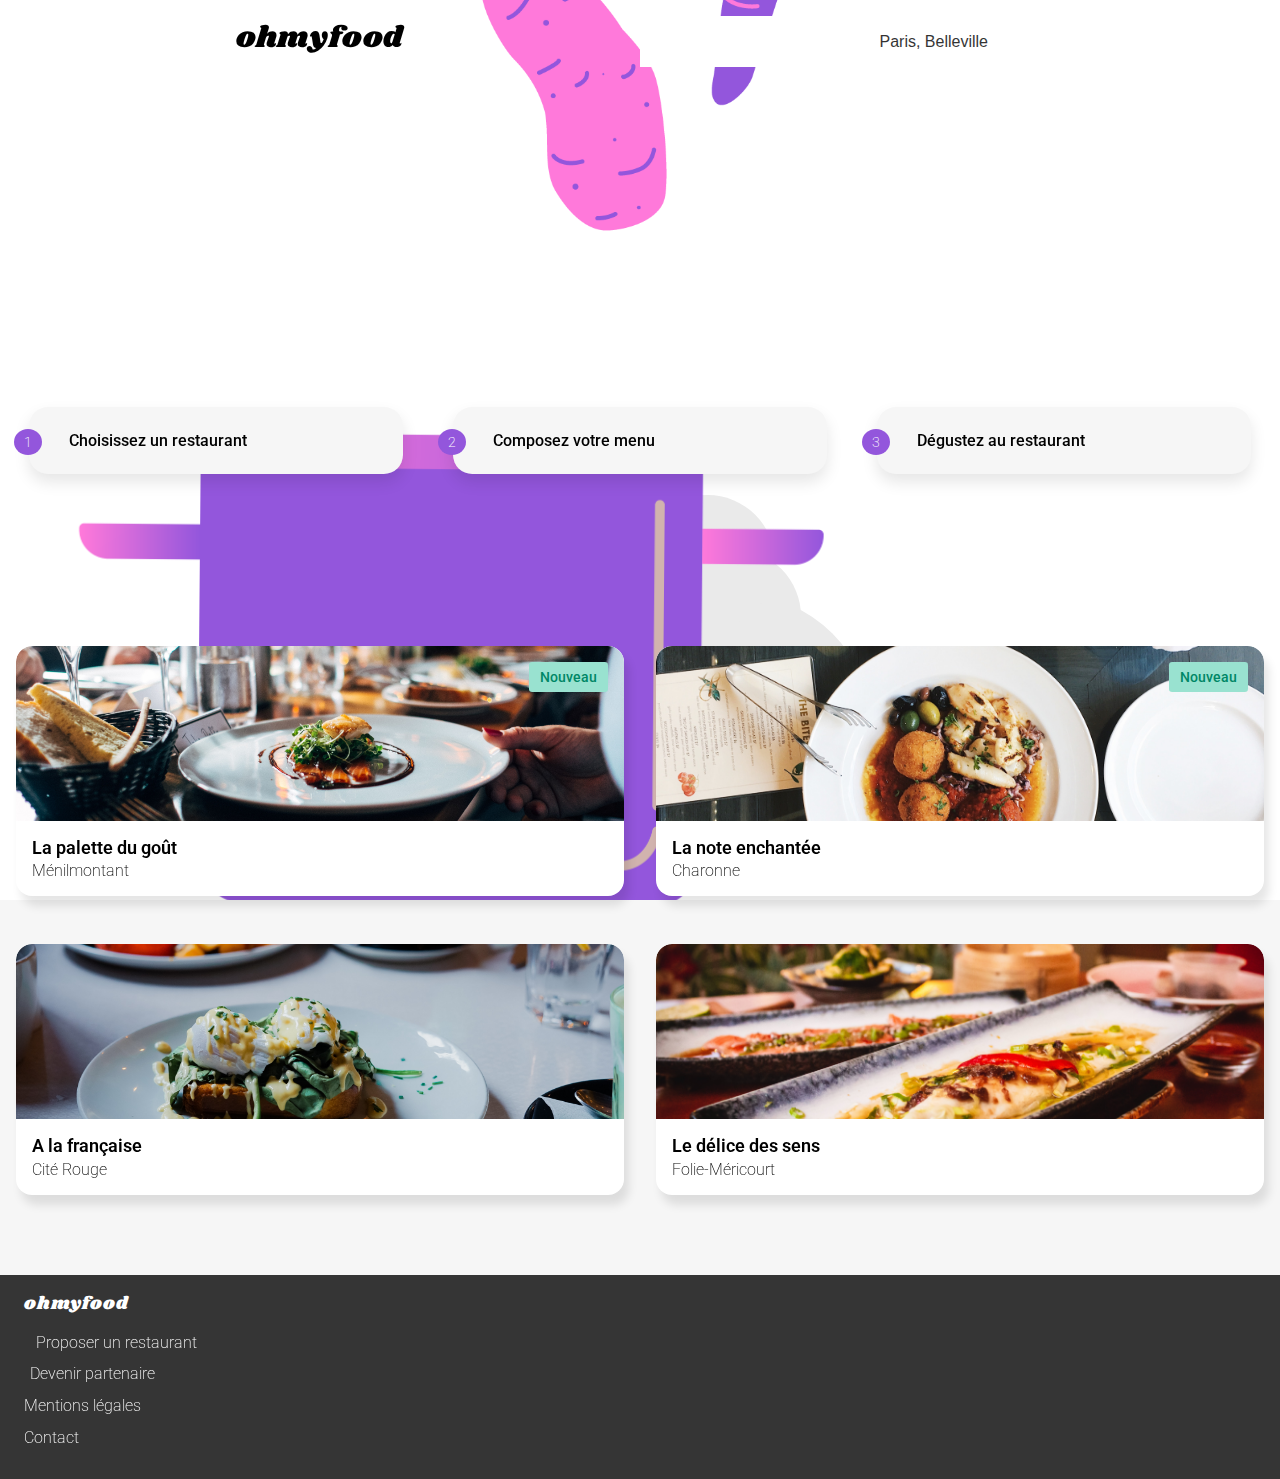
==== commit 062f2ae4: "animation loading : done. index.html responsive: done. Ajout de l'icone coeur sur le heading des men" ====
--- a/index.html
+++ b/index.html
@@ -19,8 +19,29 @@
     <title>ohmyfood</title>
 </head>
 
-<div class="loader">
-    <div class="loader__animation"></div>
+<!-- <div class="loader">
+    <div class="loader__animation--ball"></div>
+</div> -->
+
+<!--animation loading page-->
+<div class="animation__cooking">
+    <div class="smoke-1 allsmoke"></div>
+    <div class="smoke-2 allsmoke"></div>
+    <div class="smoke-3 allsmoke"></div>
+    <div class="smoke-4 allsmoke"></div>
+    <div class="smoke-5 allsmoke"></div>
+    <div class="smoke-6 allsmoke"></div>
+    <div class="smoke-7 allsmoke"></div>
+    <div class="smoke-8 allsmoke"></div>
+    <img src="./artwork/TOMATO.png" alt="tomato" class="tomato veg" />
+    <img src="./artwork/TURNIP.png" alt="turnip" class="turnip veg" />
+    <img src="./artwork/POTATOE.png" alt="potato" class="potato veg" />
+    <img src="./artwork/MUSHROOM.png" alt="mushroom" class="mushroom veg" />
+    <img src="./artwork/ONION.png" alt="onion" class="onion veg" />
+    <img src="./artwork/SQUASH.png" alt="squash" class="squash veg" />
+    <img src="./artwork/CARROT.png" alt="carrot" class="carrot veg" />
+    <img src="./artwork/POT.png" alt="pot" class="pot" />
+    <!-- <h1 class="message">chargement...</h1> -->
 </div>
 
 <body>
--- a/sass/styles.css
+++ b/sass/styles.css
@@ -251,19 +251,47 @@
   box-shadow: 0 5px 5px rgba(0, 0, 0, 0.4);
 }
 
-.header {
+.icon__toggle--fill {
+  background-image: linear-gradient(180deg, rgb(255, 121, 218) 0%, rgb(147, 86, 220) 100%);
+  -webkit-background-clip: text;
+  background-clip: text;
+  background-size: cover;
+  color: transparent;
+  opacity: 0;
+  transition: opacity 1s ease;
+}
+.icon__toggle--border {
+  color: #000;
+  transition: opacity 1s ease;
+}
+.icon__toggle:hover .icon__toggle--fill {
+  opacity: 1;
+}
+.icon__toggle:hover .icon__toggle--border {
+  opacity: 0;
+}
+
+header {
   position: relative;
 }
-.header__logo {
+header .header__logo {
   text-align: center;
   padding: 1rem 0 0.4rem 0;
 }
-.header__arrow {
+header .header__arrow {
   position: absolute;
   top: 2.4rem;
   left: 1.5rem;
 }
 
+@media screen and (min-width: 880px) {
+  header {
+    width: 50% !important;
+  }
+  header__logo {
+    text-align: center;
+  }
+}
 footer {
   background: #353535;
   color: #fff;
@@ -325,26 +353,18 @@
   background: #f6f6f6;
   display: flex;
   justify-content: center;
-  -webkit-animation: fadeOut 3s ease;
-          animation: fadeOut 3s ease;
-  -webkit-animation-fill-mode: both;
-          animation-fill-mode: both;
 }
 .loader__animation--ball {
   position: absolute;
-  top: 50%;
+  top: 20%;
   left: 50%;
   transform: translate(-50%, -50%);
-  width: 5rem;
-  height: 5rem;
+  width: 10rem;
+  height: 10rem;
   border-radius: 50%;
-  background: pink;
+  background: blue;
   z-index: 100;
   opacity: 1;
-  -webkit-animation: fadeOut 3s ease;
-          animation: fadeOut 3s ease;
-  -webkit-animation-fill-mode: both;
-          animation-fill-mode: both;
 }
 
 @-webkit-keyframes fadeOut {
@@ -374,6 +394,260 @@
   100% {
     opacity: 0;
     z-index: -100;
+  }
+}
+.animation__cooking {
+  width: 100%;
+  height: 100%;
+  position: fixed;
+  background: #fff;
+  overflow: hidden;
+  opacity: 1;
+  -webkit-animation: fadeOut 3s linear;
+          animation: fadeOut 3s linear;
+  -webkit-animation-fill-mode: forwards;
+          animation-fill-mode: forwards;
+}
+
+.allsmoke {
+  position: absolute;
+  left: 50%;
+  width: 50%;
+  opacity: 1;
+  background: #eaeaea;
+  border-radius: 50% 50%;
+}
+
+.smoke-1,
+.smoke-2,
+.smoke-3,
+.smoke-7,
+.smoke-8 {
+  transform: translateY(0%);
+  -webkit-animation: smoking 5s ease infinite;
+          animation: smoking 5s ease infinite;
+}
+
+.smoke-1 {
+  top: 56%;
+  left: 42%;
+  width: 10vmin;
+  height: 10vmin;
+}
+
+.smoke-2 {
+  top: 58%;
+  left: 42%;
+  width: 15vmin;
+  height: 15vmin;
+}
+
+.smoke-3 {
+  top: 60%;
+  left: 34%;
+  width: 20vmin;
+  height: 20vmin;
+}
+
+.smoke-4 {
+  top: 65%;
+  left: 23%;
+  width: 25vmin;
+  height: 25vmin;
+}
+
+.smoke-5 {
+  top: 66%;
+  left: 47%;
+  width: 30vmin;
+  height: 30vmin;
+}
+
+.smoke-6 {
+  top: 63%;
+  left: 34%;
+  width: 35vmin;
+  height: 35vmin;
+}
+
+.smoke-7 {
+  top: 61%;
+  left: 52%;
+  width: 15vmin;
+  height: 15vmin;
+}
+
+.smoke-8 {
+  top: 55%;
+  left: 50%;
+  width: 15vmin;
+  height: 15vmin;
+  -webkit-animation-delay: 1s;
+          animation-delay: 1s;
+}
+
+.veg {
+  position: absolute;
+  width: 50%;
+}
+
+.tomato {
+  top: -100%;
+  left: 32%;
+  width: 67%;
+  transform: translateY(0) rotate(180deg);
+  -webkit-animation: fall-2 3s linear;
+          animation: fall-2 3s linear;
+}
+
+.turnip {
+  top: -90%;
+  left: 18%;
+  width: 60%;
+  transform: translateY(0) rotate(-85deg);
+  -webkit-animation: fall-1 3s linear;
+          animation: fall-1 3s linear;
+}
+
+.squash {
+  top: -55%;
+  left: 20%;
+  transform: translateY(0) rotate(-35deg);
+  -webkit-animation: fall-1 3s linear;
+          animation: fall-1 3s linear;
+}
+
+.onion {
+  top: -60%;
+  left: 30%;
+  transform: translateY(0) rotate(0deg);
+  -webkit-animation: fall-2 3s linear;
+          animation: fall-2 3s linear;
+}
+
+.carrot {
+  top: -32%;
+  left: 30%;
+  transform: translateY(0) rotate(0deg);
+  -webkit-animation: fall-2 3s linear;
+          animation: fall-2 3s linear;
+}
+
+.potato {
+  top: -19%;
+  left: 20%;
+  transform: translateY(0) rotate(0deg);
+  -webkit-animation: fall-1 3s linear;
+          animation: fall-1 3s linear;
+}
+
+.mushroom {
+  top: -47%;
+  left: 45%;
+  transform: translateY(0) rotate(0deg);
+  -webkit-animation: fall-1 3s linear;
+          animation: fall-1 3s linear;
+}
+
+.pot {
+  position: absolute;
+  bottom: -15%;
+  left: 0;
+  width: 100vmin;
+  z-index: 4;
+  transform: rotate(0.5deg);
+  -webkit-animation: boiling 0.1s ease infinite alternate;
+          animation: boiling 0.1s ease infinite alternate;
+}
+
+.message {
+  position: absolute;
+  top: 0;
+  left: 0;
+  padding: 10rem 2rem 1rem 2rem;
+  text-align: center;
+  font-size: 2rem;
+  transform: rotate(0deg);
+  z-index: 5;
+  -webkit-animation: boiling 0.1s ease infinite alternate;
+          animation: boiling 0.1s ease infinite alternate;
+}
+
+@-webkit-keyframes fall-1 {
+  0% {
+    transform: translateY(0);
+  }
+  100% {
+    transform: translateY(500vmin) rotate(170deg);
+  }
+}
+
+@keyframes fall-1 {
+  0% {
+    transform: translateY(0);
+  }
+  100% {
+    transform: translateY(500vmin) rotate(170deg);
+  }
+}
+@-webkit-keyframes fall-2 {
+  0% {
+    transform: translateY(0);
+  }
+  100% {
+    transform: translateY(500vmin) rotate(-195deg);
+  }
+}
+@keyframes fall-2 {
+  0% {
+    transform: translateY(0);
+  }
+  100% {
+    transform: translateY(500vmin) rotate(-195deg);
+  }
+}
+@keyframes fadeOut {
+  0% {
+    z-index: 100;
+  }
+  70% {
+    opacity: 1;
+  }
+  100% {
+    z-index: -10;
+    opacity: 0;
+  }
+}
+@-webkit-keyframes boiling {
+  0% {
+    transform: rotate(0.5deg);
+  }
+  100% {
+    transform: rotate(-0.5deg);
+  }
+}
+@keyframes boiling {
+  0% {
+    transform: rotate(0.5deg);
+  }
+  100% {
+    transform: rotate(-0.5deg);
+  }
+}
+@-webkit-keyframes smoking {
+  0% {
+    transform: scale(1);
+  }
+  100% {
+    transform: scale(1.3) translateY(-70%);
+  }
+}
+@keyframes smoking {
+  0% {
+    transform: scale(1);
+  }
+  100% {
+    transform: scale(1.3) translateY(-70%);
   }
 }
 .search {
@@ -384,8 +658,12 @@
   display: flex;
   justify-content: center;
 }
+.search__block {
+  margin: auto;
+  width: auto;
+}
 .search__input {
-  width: auto;
+  width: 58%;
   background: none;
   border-style: none;
   margin-left: 1rem;
@@ -422,6 +700,12 @@
 .menu__heading {
   padding: 0 0 1rem 1rem;
 }
+.menu .icon__toggle .bi {
+  position: absolute;
+  top: 2.3rem;
+  right: 1.5rem;
+  font-size: 1.5rem;
+}
 .menu__wrapper {
   display: flex;
   flex-direction: column;
@@ -443,13 +727,14 @@
   width: 100%;
   display: flex;
   flex-direction: column;
+  padding: 0 1rem;
 }
 .entrees__wrapper h5,
 .plats__wrapper h5,
 .desserts__wrapper h5 {
   position: relative;
   text-transform: uppercase;
-  padding: 1.5rem 0 1.5rem 1rem;
+  padding: 1.5rem 0;
 }
 .entrees__wrapper h5:after,
 .plats__wrapper h5:after,
@@ -458,7 +743,7 @@
   position: absolute;
   background: #99E2D0;
   top: 3rem;
-  left: 1rem;
+  left: 0;
   width: 11%;
   height: 3px;
 }
@@ -660,11 +945,13 @@
   width: 100%;
 }
 .restaurants__wrapper a:hover .card {
+  transform: scale(1.01);
   box-shadow: 5px 10px 15px rgba(0, 0, 0, 0.2);
   background: rgba(153, 226, 208, 0.1);
 }
 .restaurants__wrapper a:hover .card img {
   opacity: 0.5;
+  transform: scale(1.1);
 }
 
 .card {
@@ -674,7 +961,7 @@
   flex-wrap: wrap;
   height: 25%;
   width: 100%;
-  max-width: 600px;
+  min-width: 250px;
   background: #ffffff;
   border-radius: 1rem 1rem 1rem 1rem;
   box-shadow: 5px 10px 10px rgba(0, 0, 0, 0.1);
@@ -689,7 +976,7 @@
   transition: all 0.5s ease-in-out;
 }
 .card .card__lower {
-  height: 35%;
+  min-height: 35%;
   width: 100%;
   color: #000;
 }
@@ -716,41 +1003,49 @@
   right: 1.5rem;
   font-size: 1.5rem;
 }
-.card .icon__toggle--fill {
-  background-image: linear-gradient(180deg, rgb(255, 121, 218) 0%, rgb(147, 86, 220) 100%);
-  -webkit-background-clip: text;
-  background-clip: text;
-  background-size: cover;
-  color: transparent;
-  opacity: 0;
-  transition: opacity 1s ease;
-}
-.card .icon__toggle--border {
-  color: #000;
-  transition: opacity 1s ease;
-}
-.card .icon__toggle:hover .icon__toggle--fill {
-  opacity: 1;
-}
-.card .icon__toggle:hover .icon__toggle--border {
-  opacity: 0;
-}
-
-@media screen and (min-width: 600px) {
+
+.section__hero--image img {
+  -o-object-fit: cover;
+     object-fit: cover;
+}
+
+@media screen and (min-width: 880px) {
+  header {
+    width: 50%;
+  }
+}
+@media screen and (min-width: 880px) {
+  .search {
+    position: absolute;
+    top: 1rem;
+    right: 0;
+    width: 50%;
+    background: #ffffff;
+    border-top: none;
+    padding-top: 1rem;
+  }
+}
+@media screen and (min-width: 880px) {
+  .operation ul {
+    flex-direction: row;
+  }
+  .operation ul .list {
+    width: 30%;
+  }
+}
+@media screen and (min-width: 880px) {
   .restaurants__wrapper {
     flex-direction: row;
     flex-wrap: wrap;
-    justify-content: space-between;
+    justify-content: center;
     width: 100%;
+    gap: 2rem;
   }
   .restaurants__wrapper a {
-    width: 100%;
-  }
-  .restaurants__wrapper a .card-resto {
-    max-width: 100%;
-  }
-}
-.section__hero--image img {
-  -o-object-fit: cover;
-     object-fit: cover;
+    width: calc(50% - 1rem);
+    height: auto;
+  }
+  .restaurants__wrapper a .card {
+    height: auto;
+  }
 }/*# sourceMappingURL=styles.css.map */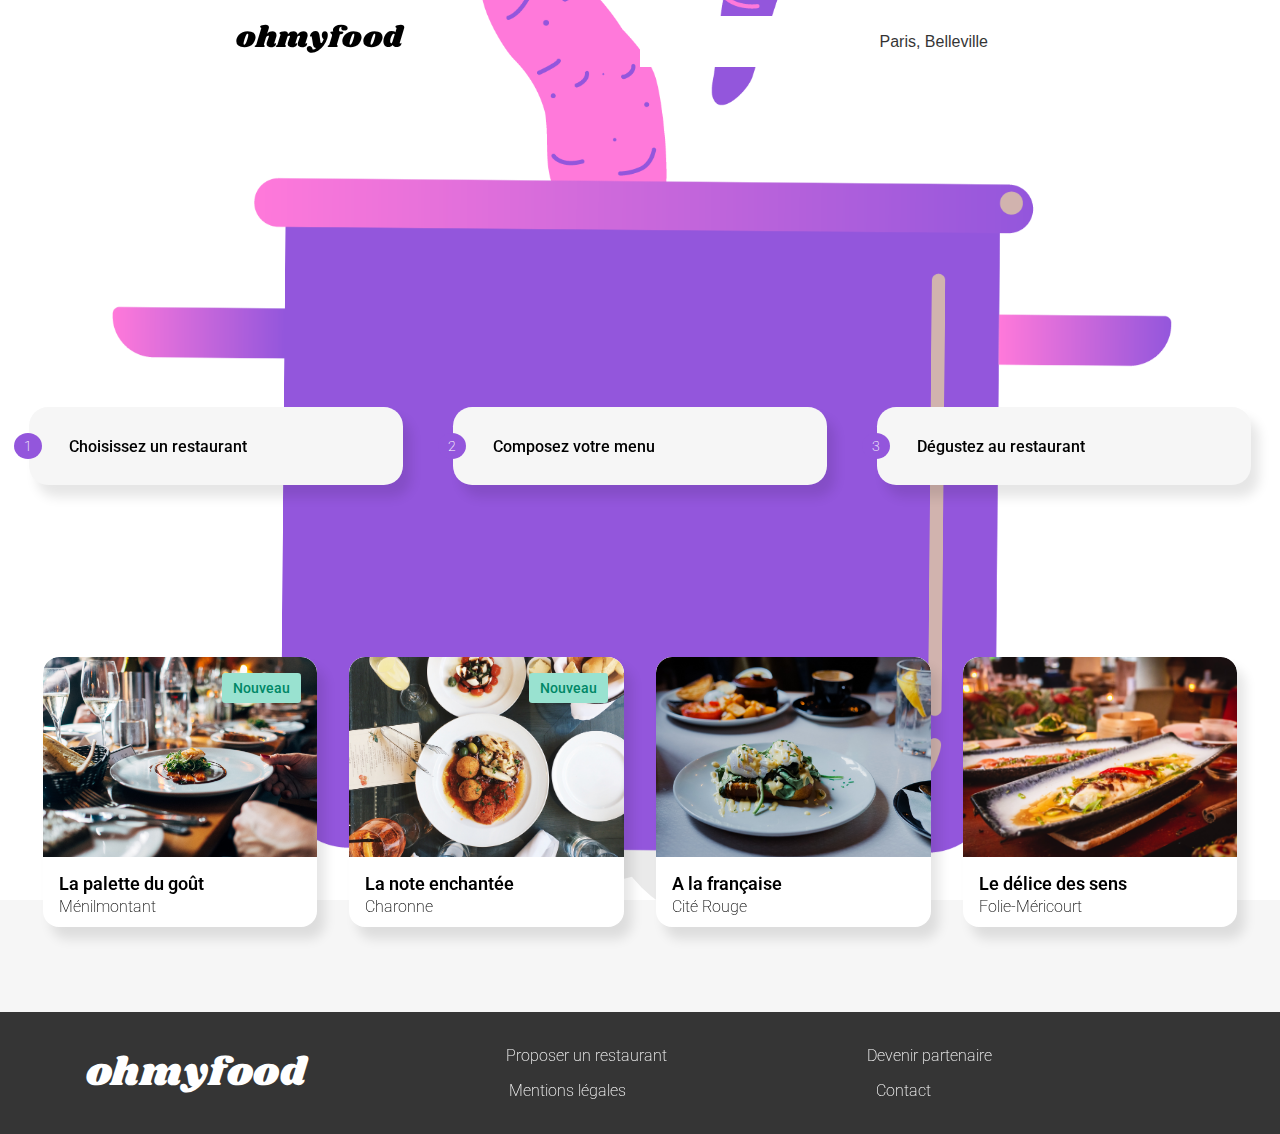
==== commit 68001998: "done: responsive sauf footer et loading page. To do: centrage header, revoir refacto @media queries," ====
--- a/index.html
+++ b/index.html
@@ -64,7 +64,9 @@
         <section class="feature">
             <h1>Réservez le menu qui vous convient</h1>
             <h2>Découvrez des restaurants d'exception, séléctionnés par nos soins</h2>
-            <button class="btn--gradient">Explorer nos restaurants</button>
+            <a href="#restaurants">
+                <button class="btn--gradient">Explorer nos restaurants</button>
+            </a>
         </section>
 
         <!--section operation-->
@@ -96,7 +98,7 @@
         </section>
 
         <!--section restaurants-->
-        <section class="restaurants">
+        <section class="restaurants" id="restaurants">
             <h1>Restaurants</h1>
             <div class="restaurants__wrapper">
                 <a href="./pages/la-palette-du-gout.html">
--- a/sass/styles.css
+++ b/sass/styles.css
@@ -154,6 +154,10 @@
   font-weight: 600;
 }
 
+html {
+  scroll-behavior: smooth;
+}
+
 body {
   width: 100%;
   background: #ffffff;
@@ -241,14 +245,14 @@
   border: none;
   background: linear-gradient(180deg, rgb(255, 121, 218) 0%, rgb(147, 86, 220) 100%);
   background-size: 120% 120%;
-  box-shadow: 0 5px 5px rgba(0, 0, 0, 0.2);
+  box-shadow: 0.5rem 0.7rem 0.7rem rgba(0, 0, 0, 0.1);
   transition: all 0.2s ease-in-out;
   -webkit-animation: gradient 2s ease infinite;
           animation: gradient 2s ease infinite;
 }
 .btn--gradient:hover {
   background: linear-gradient(180deg, rgba(255, 121, 218, 0.8) 0%, rgba(147, 86, 220, 0.8) 100%);
-  box-shadow: 0 5px 5px rgba(0, 0, 0, 0.4);
+  box-shadow: 0.5rem 0.7rem 1rem rgba(0, 0, 0, 0.2);
 }
 
 .icon__toggle--fill {
@@ -284,14 +288,6 @@
   left: 1.5rem;
 }
 
-@media screen and (min-width: 880px) {
-  header {
-    width: 50% !important;
-  }
-  header__logo {
-    text-align: center;
-  }
-}
 footer {
   background: #353535;
   color: #fff;
@@ -346,6 +342,39 @@
   background: #99E2D0;
 }
 
+@media screen and (min-width: 880px) {
+  footer {
+    display: flex;
+    flex-direction: row;
+    align-items: center;
+    width: 100%;
+    max-height: 200px;
+    gap: 10%;
+    padding: 1rem;
+  }
+  .footer__logo {
+    width: 30%;
+    font-size: 2.5rem;
+    text-align: center;
+  }
+  footer ul {
+    width: 68%;
+    flex-direction: row;
+    justify-content: center;
+    flex-wrap: wrap;
+    gap: 2%;
+  }
+  footer ul li {
+    width: 49%;
+    padding: 0.5rem;
+  }
+  footer ul li:nth-child(-n+2) {
+    margin-left: -1.875rem;
+  }
+  footer ul li:nth-child(4) {
+    margin-left: -1.875rem;
+  }
+}
 .loader {
   position: fixed;
   width: 100%;
@@ -410,7 +439,7 @@
 }
 
 .allsmoke {
-  position: absolute;
+  position: fixed;
   left: 50%;
   width: 50%;
   opacity: 1;
@@ -418,21 +447,25 @@
   border-radius: 50% 50%;
 }
 
-.smoke-1,
 .smoke-2,
 .smoke-3,
-.smoke-7,
-.smoke-8 {
+.smoke-7 {
   transform: translateY(0%);
-  -webkit-animation: smoking 5s ease infinite;
-          animation: smoking 5s ease infinite;
+  -webkit-animation: smoking 5s linear;
+          animation: smoking 5s linear;
+  -webkit-animation-fill-mode: forwards;
+          animation-fill-mode: forwards;
 }
 
 .smoke-1 {
-  top: 56%;
+  top: 56vmin;
   left: 42%;
   width: 10vmin;
   height: 10vmin;
+  -webkit-animation: smoking-2 5s linear;
+          animation: smoking-2 5s linear;
+  -webkit-animation-fill-mode: forwards;
+          animation-fill-mode: forwards;
 }
 
 .smoke-2 {
@@ -450,14 +483,14 @@
 }
 
 .smoke-4 {
-  top: 65%;
+  top: 70%;
   left: 23%;
   width: 25vmin;
   height: 25vmin;
 }
 
 .smoke-5 {
-  top: 66%;
+  top: 73%;
   left: 47%;
   width: 30vmin;
   height: 30vmin;
@@ -482,13 +515,17 @@
   left: 50%;
   width: 15vmin;
   height: 15vmin;
-  -webkit-animation-delay: 1s;
-          animation-delay: 1s;
+  -webkit-animation: smoking-2 5s linear;
+          animation: smoking-2 5s linear;
+  -webkit-animation-fill-mode: forwards;
+          animation-fill-mode: forwards;
 }
 
 .veg {
   position: absolute;
   width: 50%;
+  -webkit-animation-fill-mode: forwards;
+          animation-fill-mode: forwards;
 }
 
 .tomato {
@@ -550,14 +587,18 @@
 }
 
 .pot {
-  position: absolute;
-  bottom: -15%;
+  position: fixed;
+  bottom: -15vmin;
   left: 0;
-  width: 100vmin;
+  width: 100%;
   z-index: 4;
   transform: rotate(0.5deg);
   -webkit-animation: boiling 0.1s ease infinite alternate;
           animation: boiling 0.1s ease infinite alternate;
+  -webkit-animation-iteration-count: 50;
+          animation-iteration-count: 50;
+  -webkit-animation-fill-mode: forwards;
+          animation-fill-mode: forwards;
 }
 
 .message {
@@ -650,6 +691,22 @@
     transform: scale(1.3) translateY(-70%);
   }
 }
+@-webkit-keyframes smoking-2 {
+  0% {
+    transform: scale(1);
+  }
+  100% {
+    transform: scale(1.3) translateY(-170%);
+  }
+}
+@keyframes smoking-2 {
+  0% {
+    transform: scale(1);
+  }
+  100% {
+    transform: scale(1.3) translateY(-170%);
+  }
+}
 .search {
   width: 100%;
   padding: 1rem 0 1rem 0;
@@ -829,7 +886,7 @@
   background: #ffffff;
   border-radius: 0.85rem;
   margin-bottom: 1rem;
-  box-shadow: 0 0.5rem 1rem rgba(0, 0, 0, 0.1);
+  box-shadow: 0.5rem 0.7rem 0.7rem rgba(0, 0, 0, 0.1);
   overflow: hidden;
   white-space: nowrap;
   cursor: pointer;
@@ -872,6 +929,10 @@
   transition: transform 0.8s ease;
 }
 
+.card:hover {
+  box-shadow: 0.5rem 0.7rem 1rem rgba(0, 0, 0, 0.2);
+}
+
 .card:hover .card__animation {
   background: #99E2D0;
   margin-right: 0;
@@ -900,15 +961,20 @@
   background-color: #f6f6f6;
   padding: 1.5rem 1.5rem;
   border-radius: 1.2rem;
-  box-shadow: 0 0.5rem 1rem rgba(0, 0, 0, 0.1);
+  box-shadow: 0.5rem 0.7rem 0.7rem rgba(0, 0, 0, 0.1);
   transition: all 0.3s ease-in-out;
 }
 .operation ul .list:hover {
   background-color: rgba(147, 86, 220, 0.1);
-  box-shadow: 0 0.5rem 1rem rgba(0, 0, 0, 0.2);
+  box-shadow: 0.5rem 0.7rem 1rem rgba(0, 0, 0, 0.2);
 }
 .operation ul .list:hover i {
   color: #9356DC;
+}
+.operation ul .list a {
+  height: 30px;
+  display: flex;
+  align-items: center;
 }
 .operation ul .list__number {
   position: absolute;
@@ -919,11 +985,13 @@
   background: #9356DC;
 }
 .operation ul .list__icon {
+  display: inline-block;
   color: #7e7e7e;
+  vertical-align: baseline;
   transition: all 0.3s ease-in-out;
 }
 .operation ul .list h4 {
-  padding-left: 1rem;
+  padding: 0 0 0 1rem;
   display: inline-block;
 }
 
@@ -946,7 +1014,7 @@
 }
 .restaurants__wrapper a:hover .card {
   transform: scale(1.01);
-  box-shadow: 5px 10px 15px rgba(0, 0, 0, 0.2);
+  box-shadow: 0.5rem 0.7rem 1rem rgba(0, 0, 0, 0.2);
   background: rgba(153, 226, 208, 0.1);
 }
 .restaurants__wrapper a:hover .card img {
@@ -964,7 +1032,7 @@
   min-width: 250px;
   background: #ffffff;
   border-radius: 1rem 1rem 1rem 1rem;
-  box-shadow: 5px 10px 10px rgba(0, 0, 0, 0.1);
+  box-shadow: 0.5rem 0.7rem 0.7rem rgba(0, 0, 0, 0.1);
   transition: all 0.5s ease-in-out;
 }
 .card img {
@@ -1007,14 +1075,17 @@
 .section__hero--image img {
   -o-object-fit: cover;
      object-fit: cover;
-}
-
-@media screen and (min-width: 880px) {
+  width: 100%;
+  height: 260px;
+}
+
+@media screen and (min-width: 768px) and (max-width: 1024px) {
   header {
-    width: 50%;
-  }
-}
-@media screen and (min-width: 880px) {
+    width: 50% !important;
+  }
+  header__logo {
+    text-align: center;
+  }
   .search {
     position: absolute;
     top: 1rem;
@@ -1024,16 +1095,16 @@
     border-top: none;
     padding-top: 1rem;
   }
-}
-@media screen and (min-width: 880px) {
   .operation ul {
     flex-direction: row;
   }
   .operation ul .list {
     width: 30%;
   }
-}
-@media screen and (min-width: 880px) {
+  .section__hero--image img {
+    width: 100%;
+    height: 300px;
+  }
   .restaurants__wrapper {
     flex-direction: row;
     flex-wrap: wrap;
@@ -1048,4 +1119,97 @@
   .restaurants__wrapper a .card {
     height: auto;
   }
+  .entrees__cards,
+.plats__cards,
+.desserts__cards {
+    width: 100%;
+    display: flex;
+    flex-direction: row;
+    padding: 0 1rem;
+    gap: 1rem;
+  }
+  .card {
+    min-width: 100px;
+  }
+  footer {
+    display: flex;
+    flex-direction: row;
+    align-items: center;
+    justify-content: space-between;
+    width: 100%;
+    height: 200px;
+    padding: 1rem;
+    border: 1px solid white;
+  }
+  .footer__logo {
+    width: 30%;
+    font-size: 2.5rem;
+    text-align: center;
+    border: 1px solid red;
+  }
+  footer ul {
+    border: 1px solid green;
+    width: 30%;
+    flex-direction: column;
+    justify-content: center;
+    align-items: center;
+    flex-wrap: wrap;
+    gap: 2%;
+  }
+  footer ul li {
+    width: 49%;
+    border: 1px solid blue;
+  }
+}
+@media screen and (min-width: 1025px) {
+  header {
+    width: 50% !important;
+  }
+  header__logo {
+    text-align: center;
+  }
+  .search {
+    position: absolute;
+    top: 1rem;
+    right: 0;
+    width: 50%;
+    background: #ffffff;
+    border-top: none;
+    padding-top: 1rem;
+  }
+  .section__hero--image img {
+    width: 100%;
+    height: 300px;
+  }
+  .menu__wrapper {
+    flex-direction: row;
+  }
+  .operation ul {
+    flex-direction: row;
+  }
+  .operation ul .list {
+    width: 30%;
+  }
+  .restaurants__wrapper {
+    flex-direction: row;
+    flex-wrap: wrap;
+    justify-content: center;
+    width: 100%;
+    gap: 2rem;
+  }
+  .restaurants__wrapper a {
+    width: 22%;
+    height: auto;
+  }
+  .restaurants__wrapper a .card {
+    min-height: 270px;
+    min-width: 0;
+  }
+  .restaurants__wrapper a img {
+    min-height: 200px;
+  }
+  .restaurants__wrapper .icon__toggle .bi {
+    bottom: 2%;
+    right: 5%;
+  }
 }/*# sourceMappingURL=styles.css.map */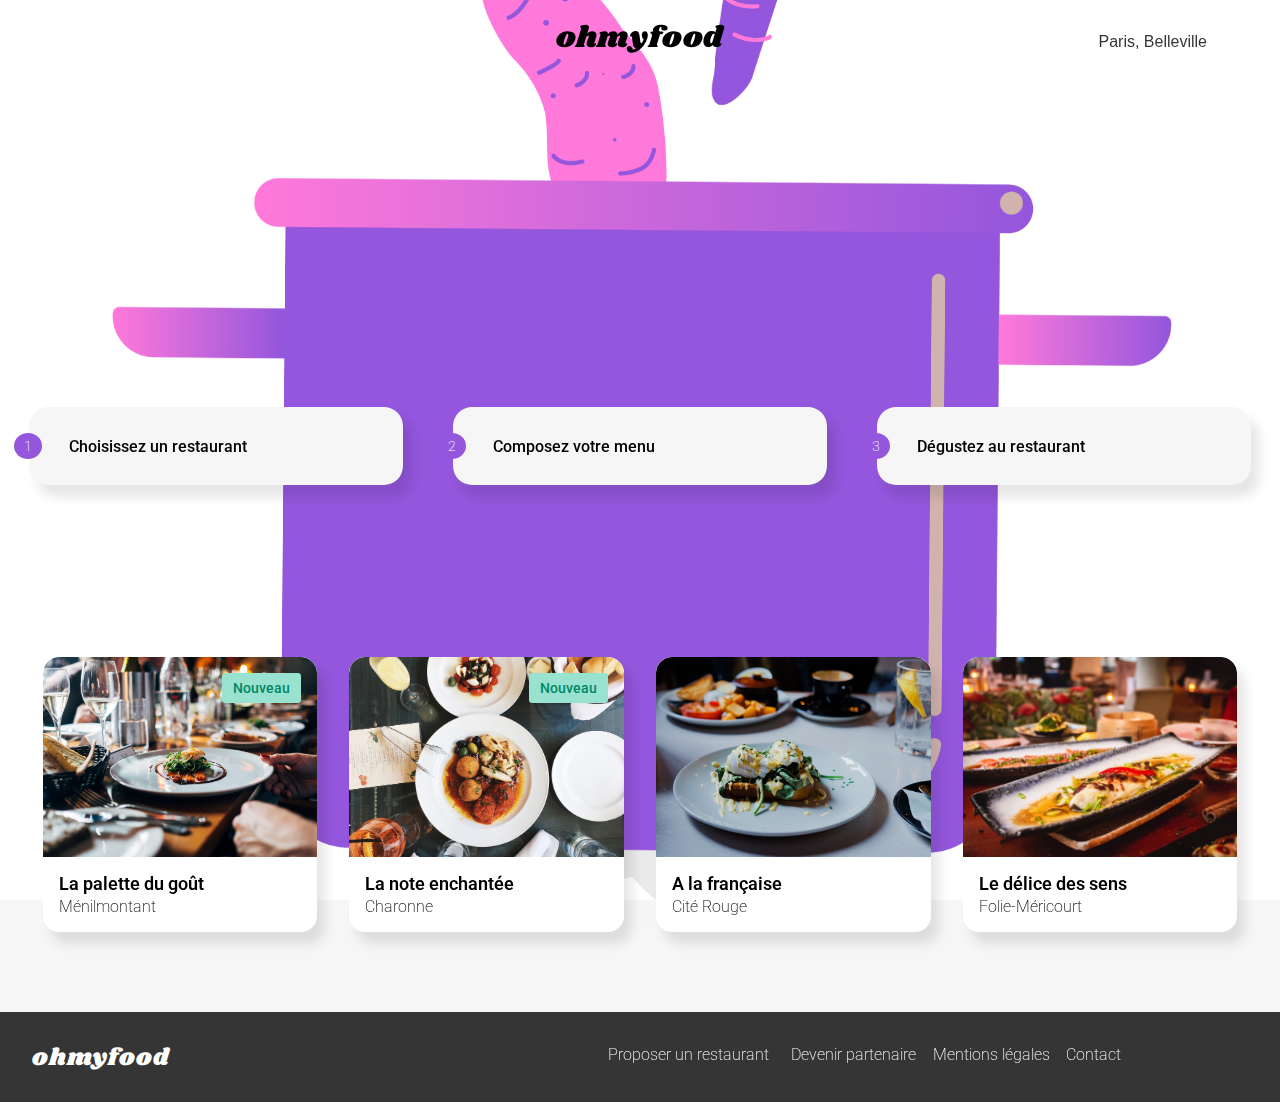
==== commit f748ce40: "media queries: done. header centrage du logo: done. To do: debug animation en cascade des menus. Cop" ====
--- a/index.html
+++ b/index.html
@@ -16,6 +16,7 @@
     <link rel="stylesheet" href="https://cdnjs.cloudflare.com/ajax/libs/font-awesome/6.1.2/css/all.css"
         integrity="sha512-9nqhm3FWfB00id4NJpxK/wV1g9P2QfSsEPhSSpT+6qrESP6mpYbTfpC+Jvwe2XY27K5mLwwrqYuzqMGK5yC9/Q=="
         crossorigin="anonymous" referrerpolicy="no-referrer" />
+    <link rel="icon" type="image/x-icon" href="./icons/favicon.ico">
     <title>ohmyfood</title>
 </head>
 
--- a/sass/styles.css
+++ b/sass/styles.css
@@ -278,6 +278,11 @@
 header {
   position: relative;
 }
+@media only screen and (min-width: 768px) {
+  header {
+    width: 100%;
+  }
+}
 header .header__logo {
   text-align: center;
   padding: 1rem 0 0.4rem 0;
@@ -293,8 +298,40 @@
   color: #fff;
   padding: 0 0 2rem 0.5rem;
 }
+@media only screen and (min-width: 768px) and (max-width: 1024px) {
+  footer {
+    display: flex;
+    flex-direction: row;
+    align-items: center;
+    justify-content: space-between;
+    height: 90px;
+    padding: 1rem;
+  }
+}
+@media only screen and (min-width: 1025px) {
+  footer {
+    display: flex;
+    flex-direction: row;
+    align-items: center;
+    justify-content: space-between;
+    height: 90px;
+    padding: 1rem;
+  }
+}
 footer .footer__logo {
   padding: 1rem 0 1rem 1rem;
+}
+@media only screen and (min-width: 768px) and (max-width: 1024px) {
+  footer .footer__logo {
+    width: 41%;
+    font-size: 1.5rem;
+  }
+}
+@media only screen and (min-width: 1025px) {
+  footer .footer__logo {
+    width: 35%;
+    font-size: 1.5rem;
+  }
 }
 footer ul {
   width: auto;
@@ -302,9 +339,42 @@
   flex-direction: column;
   gap: 0.8rem;
 }
+@media only screen and (min-width: 768px) and (max-width: 1024px) {
+  footer ul {
+    width: 59%;
+    height: 50px;
+    justify-content: center;
+    align-items: flex-start;
+    flex-wrap: wrap;
+    gap: 2%;
+  }
+}
+@media only screen and (min-width: 1025px) {
+  footer ul {
+    width: 65%;
+    height: 25px;
+    display: flex;
+    flex-direction: row;
+    justify-content: center;
+    align-items: flex-start;
+    gap: 2%;
+  }
+}
 footer ul li {
   display: inline-block;
   padding: 0 0 0 1rem;
+}
+@media only screen and (min-width: 768px) and (max-width: 1024px) {
+  footer ul li {
+    width: 49%;
+    padding: 0.125rem 0.125rem;
+  }
+}
+@media only screen and (min-width: 1025px) {
+  footer ul li {
+    width: auto;
+    padding: 0;
+  }
 }
 footer ul li a .icon {
   color: #fff;
@@ -342,39 +412,6 @@
   background: #99E2D0;
 }
 
-@media screen and (min-width: 880px) {
-  footer {
-    display: flex;
-    flex-direction: row;
-    align-items: center;
-    width: 100%;
-    max-height: 200px;
-    gap: 10%;
-    padding: 1rem;
-  }
-  .footer__logo {
-    width: 30%;
-    font-size: 2.5rem;
-    text-align: center;
-  }
-  footer ul {
-    width: 68%;
-    flex-direction: row;
-    justify-content: center;
-    flex-wrap: wrap;
-    gap: 2%;
-  }
-  footer ul li {
-    width: 49%;
-    padding: 0.5rem;
-  }
-  footer ul li:nth-child(-n+2) {
-    margin-left: -1.875rem;
-  }
-  footer ul li:nth-child(4) {
-    margin-left: -1.875rem;
-  }
-}
 .loader {
   position: fixed;
   width: 100%;
@@ -715,12 +752,23 @@
   display: flex;
   justify-content: center;
 }
+@media only screen and (min-width: 768px) {
+  .search {
+    position: absolute;
+    top: 1rem;
+    right: 0;
+    width: 20%;
+    background: #ffffff;
+    border-top: none;
+    padding-top: 1rem;
+  }
+}
 .search__block {
   margin: auto;
   width: auto;
 }
 .search__input {
-  width: 58%;
+  width: 127px;
   background: none;
   border-style: none;
   margin-left: 1rem;
@@ -767,6 +815,12 @@
   display: flex;
   flex-direction: column;
 }
+@media only screen and (min-width: 768px) {
+  .menu__wrapper {
+    display: flex;
+    flex-direction: row;
+  }
+}
 .menu__button {
   width: 100%;
   display: flex;
@@ -785,6 +839,13 @@
   display: flex;
   flex-direction: column;
   padding: 0 1rem;
+}
+@media only screen and (min-width: 768px) {
+  .entrees__wrapper,
+.plats__wrapper,
+.desserts__wrapper {
+    width: 33.33%;
+  }
 }
 .entrees__wrapper h5,
 .plats__wrapper h5,
@@ -801,81 +862,13 @@
   background: #99E2D0;
   top: 3rem;
   left: 0;
-  width: 11%;
+  width: 38px;
   height: 3px;
 }
 .entrees__wrapper__cards,
 .plats__wrapper__cards,
 .desserts__wrapper__cards {
   padding: 0 1rem;
-}
-.entrees__wrapper .card,
-.plats__wrapper .card,
-.desserts__wrapper .card {
-  -webkit-animation: fadeInSlide 1.5s ease-in;
-          animation: fadeInSlide 1.5s ease-in;
-  -webkit-animation-iteration-count: 1;
-          animation-iteration-count: 1;
-}
-.entrees__wrapper .card--1,
-.plats__wrapper .card--1,
-.desserts__wrapper .card--1 {
-  -webkit-animation-delay: 0.1s;
-          animation-delay: 0.1s;
-}
-.entrees__wrapper .card--2,
-.plats__wrapper .card--2,
-.desserts__wrapper .card--2 {
-  -webkit-animation-delay: 0.2s;
-          animation-delay: 0.2s;
-}
-.entrees__wrapper .card--3,
-.plats__wrapper .card--3,
-.desserts__wrapper .card--3 {
-  -webkit-animation-delay: 0.3s;
-          animation-delay: 0.3s;
-}
-.entrees__wrapper .card--4,
-.plats__wrapper .card--4,
-.desserts__wrapper .card--4 {
-  -webkit-animation-delay: 0.4s;
-          animation-delay: 0.4s;
-}
-.entrees__wrapper .card--5,
-.plats__wrapper .card--5,
-.desserts__wrapper .card--5 {
-  -webkit-animation-delay: 0.5s;
-          animation-delay: 0.5s;
-}
-.entrees__wrapper .card--6,
-.plats__wrapper .card--6,
-.desserts__wrapper .card--6 {
-  -webkit-animation-delay: 0.6s;
-          animation-delay: 0.6s;
-}
-.entrees__wrapper .card--7,
-.plats__wrapper .card--7,
-.desserts__wrapper .card--7 {
-  -webkit-animation-delay: 0.7s;
-          animation-delay: 0.7s;
-}
-.entrees__wrapper .card--8,
-.plats__wrapper .card--8,
-.desserts__wrapper .card--8 {
-  -webkit-animation-delay: 0.8s;
-          animation-delay: 0.8s;
-}
-.entrees__wrapper .card--9,
-.plats__wrapper .card--9,
-.desserts__wrapper .card--9 {
-  -webkit-animation-delay: 0.9s;
-          animation-delay: 0.9s;
-}
-.entrees__wrapper .card--10,
-.plats__wrapper .card--10,
-.desserts__wrapper .card--10 {
-  -webkit-animation-delay: 1s;
-          animation-delay: 1s;
 }
 
 .card {
@@ -890,6 +883,50 @@
   overflow: hidden;
   white-space: nowrap;
   cursor: pointer;
+  -webkit-animation: fadeInSlide 1.5s ease-in;
+          animation: fadeInSlide 1.5s ease-in;
+  -webkit-animation-iteration-count: 1;
+          animation-iteration-count: 1;
+}
+.card .card--1 {
+  -webkit-animation-delay: 0.1s;
+          animation-delay: 0.1s;
+}
+.card .card--2 {
+  -webkit-animation-delay: 0.2s;
+          animation-delay: 0.2s;
+}
+.card .card--3 {
+  -webkit-animation-delay: 0.3s;
+          animation-delay: 0.3s;
+}
+.card .card--4 {
+  -webkit-animation-delay: 0.4s;
+          animation-delay: 0.4s;
+}
+.card .card--5 {
+  -webkit-animation-delay: 0.5s;
+          animation-delay: 0.5s;
+}
+.card .card--6 {
+  -webkit-animation-delay: 0.6s;
+          animation-delay: 0.6s;
+}
+.card .card--7 {
+  -webkit-animation-delay: 0.7s;
+          animation-delay: 0.7s;
+}
+.card .card--8 {
+  -webkit-animation-delay: 0.8s;
+          animation-delay: 0.8s;
+}
+.card .card--9 {
+  -webkit-animation-delay: 0.9s;
+          animation-delay: 0.9s;
+}
+.card .card--10 {
+  -webkit-animation-delay: 1s;
+          animation-delay: 1s;
 }
 .card__title-details {
   overflow: hidden;
@@ -912,6 +949,7 @@
 }
 .card__animation {
   display: flex;
+  flex-direction: column;
   justify-content: center;
   align-items: center;
   background: #FF79DA;
@@ -953,6 +991,12 @@
   display: flex;
   flex-direction: column;
   gap: 1.5rem;
+}
+@media only screen and (min-width: 768px) {
+  .operation ul {
+    display: flex;
+    flex-direction: row;
+  }
 }
 .operation ul .list {
   position: relative;
@@ -964,6 +1008,11 @@
   box-shadow: 0.5rem 0.7rem 0.7rem rgba(0, 0, 0, 0.1);
   transition: all 0.3s ease-in-out;
 }
+@media only screen and (min-width: 768px) {
+  .operation ul .list {
+    width: 30%;
+  }
+}
 .operation ul .list:hover {
   background-color: rgba(147, 86, 220, 0.1);
   box-shadow: 0.5rem 0.7rem 1rem rgba(0, 0, 0, 0.2);
@@ -1009,8 +1058,38 @@
   gap: 2rem;
   flex-wrap: nowrap;
 }
+@media only screen and (min-width: 768px) and (max-width: 1024px) {
+  .restaurants__wrapper {
+    flex-direction: row;
+    flex-wrap: wrap;
+    justify-content: center;
+    width: 100%;
+    gap: 2rem;
+  }
+}
+@media only screen and (min-width: 1025px) {
+  .restaurants__wrapper {
+    flex-direction: row;
+    flex-wrap: wrap;
+    justify-content: center;
+    width: 100%;
+    gap: 2rem;
+  }
+}
 .restaurants__wrapper a {
   width: 100%;
+}
+@media only screen and (min-width: 768px) and (max-width: 1024px) {
+  .restaurants__wrapper a {
+    width: calc(50% - 1rem);
+    height: auto;
+  }
+}
+@media only screen and (min-width: 1025px) {
+  .restaurants__wrapper a {
+    width: 22%;
+    height: auto;
+  }
 }
 .restaurants__wrapper a:hover .card {
   transform: scale(1.01);
@@ -1022,7 +1101,7 @@
   transform: scale(1.1);
 }
 
-.card {
+.restaurants .card {
   position: relative;
   display: flex;
   flex-direction: row;
@@ -1035,7 +1114,21 @@
   box-shadow: 0.5rem 0.7rem 0.7rem rgba(0, 0, 0, 0.1);
   transition: all 0.5s ease-in-out;
 }
-.card img {
+@media only screen and (min-width: 768px) and (max-width: 1024px) {
+  .restaurants .card {
+    height: auto;
+    min-width: 100px;
+  }
+}
+@media only screen and (min-width: 1025px) {
+  .restaurants .card {
+    min-width: 0;
+    height: 100%;
+    max-height: 275px;
+    width: 100%;
+  }
+}
+.restaurants .card img {
   max-height: 175px;
   width: 100%;
   border-radius: 1rem 1rem 0 0;
@@ -1043,18 +1136,23 @@
      object-fit: cover;
   transition: all 0.5s ease-in-out;
 }
-.card .card__lower {
+@media only screen and (min-width: 1025px) {
+  .restaurants .card img {
+    min-height: 200px;
+  }
+}
+.restaurants .card .card__lower {
   min-height: 35%;
   width: 100%;
   color: #000;
 }
-.card h3 {
+.restaurants .card h3 {
   padding: 1rem 0 0.2rem 1rem;
 }
-.card .card__location {
+.restaurants .card .card__location {
   padding: 0 0rem 1rem 1rem;
 }
-.card .card__new {
+.restaurants .card .card__new {
   position: absolute;
   top: 1rem;
   right: 1rem;
@@ -1065,12 +1163,18 @@
   padding: 0.4rem 0.7rem;
   border-radius: 0.2rem;
 }
-.card .icon__toggle .bi {
+.restaurants .card .icon__toggle .bi {
   position: absolute;
   bottom: 1.5rem;
   right: 1.5rem;
   font-size: 1.5rem;
 }
+@media only screen and (min-width: 1025px) {
+  .restaurants .card .icon__toggle .bi {
+    bottom: 1rem;
+    right: 0.5rem;
+  }
+}
 
 .section__hero--image img {
   -o-object-fit: cover;
@@ -1078,138 +1182,9 @@
   width: 100%;
   height: 260px;
 }
-
-@media screen and (min-width: 768px) and (max-width: 1024px) {
-  header {
-    width: 50% !important;
-  }
-  header__logo {
-    text-align: center;
-  }
-  .search {
-    position: absolute;
-    top: 1rem;
-    right: 0;
-    width: 50%;
-    background: #ffffff;
-    border-top: none;
-    padding-top: 1rem;
-  }
-  .operation ul {
-    flex-direction: row;
-  }
-  .operation ul .list {
-    width: 30%;
-  }
+@media only screen and (min-width: 768px) {
   .section__hero--image img {
     width: 100%;
     height: 300px;
   }
-  .restaurants__wrapper {
-    flex-direction: row;
-    flex-wrap: wrap;
-    justify-content: center;
-    width: 100%;
-    gap: 2rem;
-  }
-  .restaurants__wrapper a {
-    width: calc(50% - 1rem);
-    height: auto;
-  }
-  .restaurants__wrapper a .card {
-    height: auto;
-  }
-  .entrees__cards,
-.plats__cards,
-.desserts__cards {
-    width: 100%;
-    display: flex;
-    flex-direction: row;
-    padding: 0 1rem;
-    gap: 1rem;
-  }
-  .card {
-    min-width: 100px;
-  }
-  footer {
-    display: flex;
-    flex-direction: row;
-    align-items: center;
-    justify-content: space-between;
-    width: 100%;
-    height: 200px;
-    padding: 1rem;
-    border: 1px solid white;
-  }
-  .footer__logo {
-    width: 30%;
-    font-size: 2.5rem;
-    text-align: center;
-    border: 1px solid red;
-  }
-  footer ul {
-    border: 1px solid green;
-    width: 30%;
-    flex-direction: column;
-    justify-content: center;
-    align-items: center;
-    flex-wrap: wrap;
-    gap: 2%;
-  }
-  footer ul li {
-    width: 49%;
-    border: 1px solid blue;
-  }
-}
-@media screen and (min-width: 1025px) {
-  header {
-    width: 50% !important;
-  }
-  header__logo {
-    text-align: center;
-  }
-  .search {
-    position: absolute;
-    top: 1rem;
-    right: 0;
-    width: 50%;
-    background: #ffffff;
-    border-top: none;
-    padding-top: 1rem;
-  }
-  .section__hero--image img {
-    width: 100%;
-    height: 300px;
-  }
-  .menu__wrapper {
-    flex-direction: row;
-  }
-  .operation ul {
-    flex-direction: row;
-  }
-  .operation ul .list {
-    width: 30%;
-  }
-  .restaurants__wrapper {
-    flex-direction: row;
-    flex-wrap: wrap;
-    justify-content: center;
-    width: 100%;
-    gap: 2rem;
-  }
-  .restaurants__wrapper a {
-    width: 22%;
-    height: auto;
-  }
-  .restaurants__wrapper a .card {
-    min-height: 270px;
-    min-width: 0;
-  }
-  .restaurants__wrapper a img {
-    min-height: 200px;
-  }
-  .restaurants__wrapper .icon__toggle .bi {
-    bottom: 2%;
-    right: 5%;
-  }
 }/*# sourceMappingURL=styles.css.map */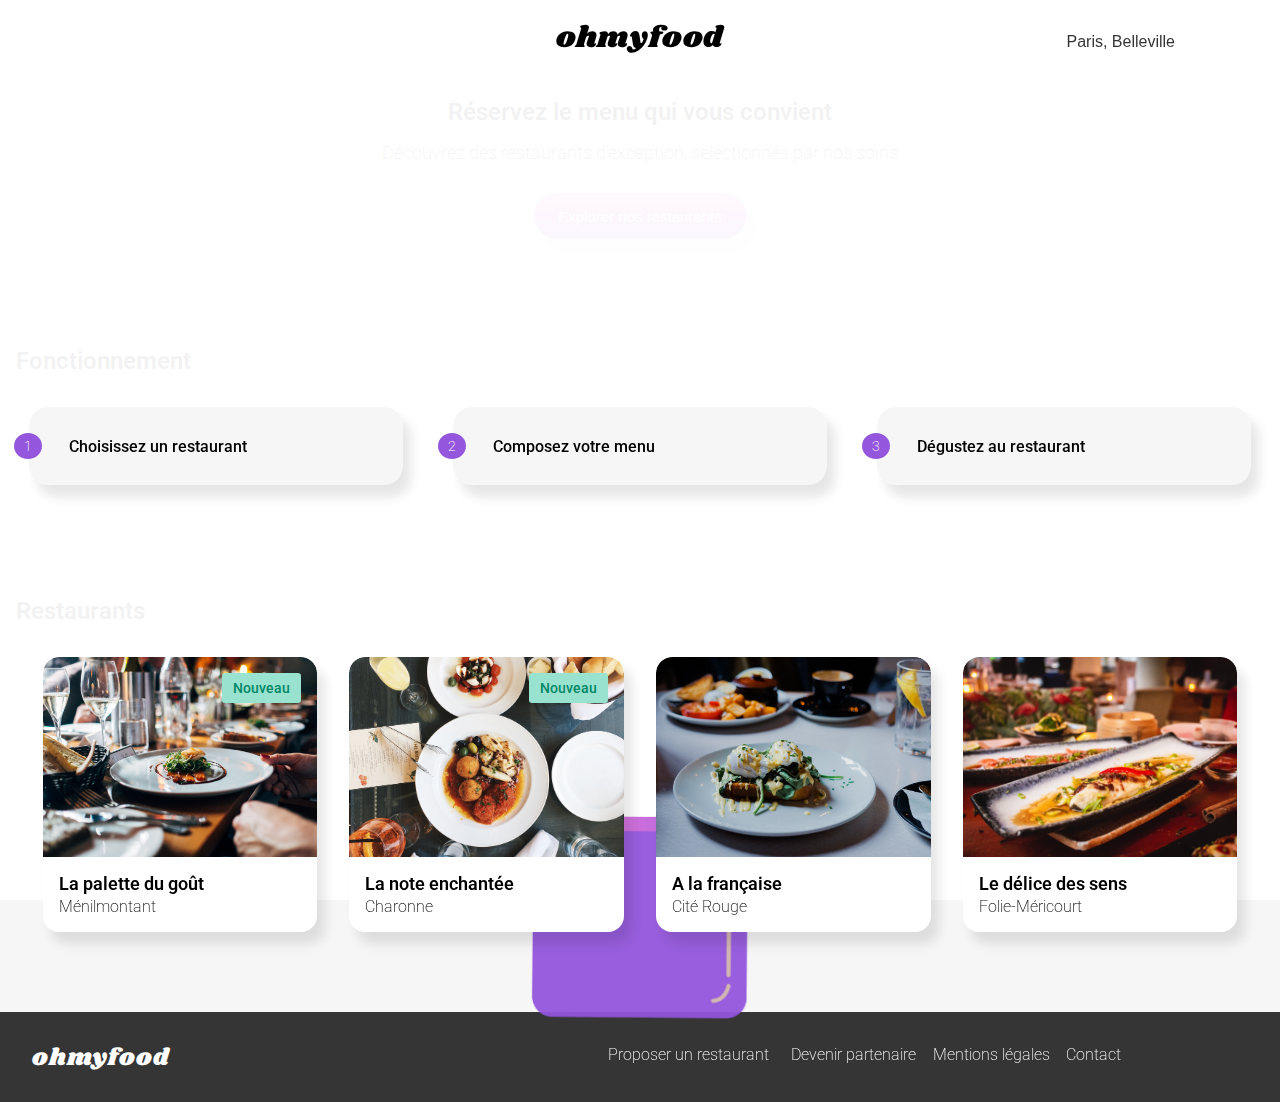
==== commit fae89f4b: "done: menus, responsive, animation loader. To do, fix footer issue, fix menus animation..." ====
--- a/index.html
+++ b/index.html
@@ -20,32 +20,28 @@
     <title>ohmyfood</title>
 </head>
 
-<!-- <div class="loader">
-    <div class="loader__animation--ball"></div>
-</div> -->
+<body>
+    <!--animation loading page-->
+    <div class="animation__cooking">
+        <!-- <div class="smoke-1 smoke"></div>
+        <div class="smoke-2 smoke"></div>
+        <div class="smoke-3 smoke"></div>
+        <div class="smoke-4 smoke"></div>
+        <div class="smoke-5 smoke"></div>
+        <div class="smoke-6 smoke"></div>
+        <div class="smoke-7 smoke"></div>
+        <div class="smoke-8 smoke"></div> -->
+        <img src="./artwork/TOMATO.png" alt="tomato" class="tomato veg" />
+        <img src="./artwork/TURNIP.png" alt="turnip" class="turnip veg" />
+        <img src="./artwork/POTATOE.png" alt="potato" class="potato veg" />
+        <img src="./artwork/MUSHROOM.png" alt="mushroom" class="mushroom veg" />
+        <img src="./artwork/ONION.png" alt="onion" class="onion veg" />
+        <img src="./artwork/SQUASH.png" alt="squash" class="squash veg" />
+        <img src="./artwork/CARROT.png" alt="carrot" class="carrot veg" />
+        <img src="./artwork/POT.png" alt="pot" class="pot" />
 
-<!--animation loading page-->
-<div class="animation__cooking">
-    <div class="smoke-1 allsmoke"></div>
-    <div class="smoke-2 allsmoke"></div>
-    <div class="smoke-3 allsmoke"></div>
-    <div class="smoke-4 allsmoke"></div>
-    <div class="smoke-5 allsmoke"></div>
-    <div class="smoke-6 allsmoke"></div>
-    <div class="smoke-7 allsmoke"></div>
-    <div class="smoke-8 allsmoke"></div>
-    <img src="./artwork/TOMATO.png" alt="tomato" class="tomato veg" />
-    <img src="./artwork/TURNIP.png" alt="turnip" class="turnip veg" />
-    <img src="./artwork/POTATOE.png" alt="potato" class="potato veg" />
-    <img src="./artwork/MUSHROOM.png" alt="mushroom" class="mushroom veg" />
-    <img src="./artwork/ONION.png" alt="onion" class="onion veg" />
-    <img src="./artwork/SQUASH.png" alt="squash" class="squash veg" />
-    <img src="./artwork/CARROT.png" alt="carrot" class="carrot veg" />
-    <img src="./artwork/POT.png" alt="pot" class="pot" />
-    <!-- <h1 class="message">chargement...</h1> -->
-</div>
-
-<body>
+        <!-- <h1 class="message">chargement...</h1> -->
+    </div>
     <!--header-->
     <header>
         <p class="header__logo logo">ohmyfood</p>
@@ -65,9 +61,7 @@
         <section class="feature">
             <h1>Réservez le menu qui vous convient</h1>
             <h2>Découvrez des restaurants d'exception, séléctionnés par nos soins</h2>
-            <a href="#restaurants">
-                <button class="btn--gradient">Explorer nos restaurants</button>
-            </a>
+            <button class="btn--gradient">Explorer nos restaurants</button>
         </section>
 
         <!--section operation-->
--- a/sass/styles.css
+++ b/sass/styles.css
@@ -463,92 +463,94 @@
   }
 }
 .animation__cooking {
+  position: fixed;
+  display: flex;
+  flex-direction: column;
+  align-items: center;
   width: 100%;
   height: 100%;
-  position: fixed;
   background: #fff;
   overflow: hidden;
-  opacity: 1;
+  opacity: 0.95;
   -webkit-animation: fadeOut 3s linear;
           animation: fadeOut 3s linear;
   -webkit-animation-fill-mode: forwards;
           animation-fill-mode: forwards;
 }
 
-.allsmoke {
-  position: fixed;
-  left: 50%;
-  width: 50%;
+.smoke {
+  position: absolute;
   opacity: 1;
   background: #eaeaea;
   border-radius: 50% 50%;
+  transform-origin: center;
 }
 
 .smoke-2,
 .smoke-3,
 .smoke-7 {
   transform: translateY(0%);
-  -webkit-animation: smoking 5s linear;
-          animation: smoking 5s linear;
+  -webkit-animation: smoking 3s linear;
+          animation: smoking 3s linear;
   -webkit-animation-fill-mode: forwards;
           animation-fill-mode: forwards;
 }
 
 .smoke-1 {
-  top: 56vmin;
+  bottom: 26%;
   left: 42%;
   width: 10vmin;
   height: 10vmin;
-  -webkit-animation: smoking-2 5s linear;
-          animation: smoking-2 5s linear;
+  -webkit-animation: smoking-2 3s linear;
+          animation: smoking-2 3s linear;
   -webkit-animation-fill-mode: forwards;
           animation-fill-mode: forwards;
 }
 
 .smoke-2 {
-  top: 58%;
-  left: 42%;
+  bottom: 19%;
+  left: 47%;
   width: 15vmin;
   height: 15vmin;
 }
 
 .smoke-3 {
-  top: 60%;
-  left: 34%;
+  bottom: 25%;
+  left: 37%;
   width: 20vmin;
   height: 20vmin;
 }
 
 .smoke-4 {
-  top: 70%;
-  left: 23%;
+  bottom: 24%;
+  left: 44%;
   width: 25vmin;
   height: 25vmin;
 }
 
 .smoke-5 {
-  top: 73%;
-  left: 47%;
-  width: 30vmin;
-  height: 30vmin;
+  bottom: 20%;
+  left: 45%;
+  width: 21vmin;
+  height: 21vmin;
 }
 
 .smoke-6 {
-  top: 63%;
-  left: 34%;
-  width: 35vmin;
-  height: 35vmin;
+  bottom: 17%;
+  left: 33.5%;
+  width: 23vmin;
+  height: 23vmin;
 }
 
 .smoke-7 {
-  top: 61%;
+  bottom: 34%;
   left: 52%;
   width: 15vmin;
   height: 15vmin;
 }
 
 .smoke-8 {
-  top: 55%;
+  bottom: 31%;
   left: 50%;
   width: 15vmin;
   height: 15vmin;
@@ -559,75 +561,76 @@
 }
 
 .veg {
-  position: absolute;
-  width: 50%;
+  position: relative;
+  width: 45%;
+  transform-origin: center;
   -webkit-animation-fill-mode: forwards;
           animation-fill-mode: forwards;
 }
 
 .tomato {
-  top: -100%;
-  left: 32%;
-  width: 67%;
+  top: -150%;
+  left: -2%;
   transform: translateY(0) rotate(180deg);
   -webkit-animation: fall-2 3s linear;
           animation: fall-2 3s linear;
 }
 
 .turnip {
-  top: -90%;
-  left: 18%;
-  width: 60%;
+  top: -150%;
+  left: 1%;
   transform: translateY(0) rotate(-85deg);
   -webkit-animation: fall-1 3s linear;
           animation: fall-1 3s linear;
 }
 
+.potato {
+  top: -150%;
+  left: 2%;
+  transform: translateY(0) rotate(0deg);
+  -webkit-animation: fall-1 3s linear;
+          animation: fall-1 3s linear;
+}
+
+.mushroom {
+  top: -150%;
+  left: 2.5%;
+  transform: translateY(0) rotate(0deg);
+  -webkit-animation: fall-1 3s linear;
+          animation: fall-1 3s linear;
+}
+
+.onion {
+  top: -150%;
+  left: -3%;
+  transform: translateY(0) rotate(0deg);
+  -webkit-animation: fall-2 3s linear;
+          animation: fall-2 3s linear;
+}
+
 .squash {
-  top: -55%;
-  left: 20%;
+  top: -150%;
+  left: -1%;
   transform: translateY(0) rotate(-35deg);
   -webkit-animation: fall-1 3s linear;
           animation: fall-1 3s linear;
 }
 
-.onion {
-  top: -60%;
-  left: 30%;
+.carrot {
+  top: -150%;
+  left: 3%;
   transform: translateY(0) rotate(0deg);
   -webkit-animation: fall-2 3s linear;
           animation: fall-2 3s linear;
 }
 
-.carrot {
-  top: -32%;
-  left: 30%;
-  transform: translateY(0) rotate(0deg);
-  -webkit-animation: fall-2 3s linear;
-          animation: fall-2 3s linear;
-}
-
-.potato {
-  top: -19%;
-  left: 20%;
-  transform: translateY(0) rotate(0deg);
-  -webkit-animation: fall-1 3s linear;
-          animation: fall-1 3s linear;
-}
-
-.mushroom {
-  top: -47%;
-  left: 45%;
-  transform: translateY(0) rotate(0deg);
-  -webkit-animation: fall-1 3s linear;
-          animation: fall-1 3s linear;
-}
-
 .pot {
   position: fixed;
-  bottom: -15vmin;
-  left: 0;
-  width: 100%;
+  -o-object-position: center;
+     object-position: center;
+  bottom: -10%;
+  margin-bottom: -10%;
+  width: 90%;
   z-index: 4;
   transform: rotate(0.5deg);
   -webkit-animation: boiling 0.1s ease infinite alternate;
@@ -638,25 +641,12 @@
           animation-fill-mode: forwards;
 }
 
-.message {
-  position: absolute;
-  top: 0;
-  left: 0;
-  padding: 10rem 2rem 1rem 2rem;
-  text-align: center;
-  font-size: 2rem;
-  transform: rotate(0deg);
-  z-index: 5;
-  -webkit-animation: boiling 0.1s ease infinite alternate;
-          animation: boiling 0.1s ease infinite alternate;
-}
-
 @-webkit-keyframes fall-1 {
   0% {
     transform: translateY(0);
   }
   100% {
-    transform: translateY(500vmin) rotate(170deg);
+    transform: translateY(800%) rotate(170deg);
   }
 }
 
@@ -665,7 +655,7 @@
     transform: translateY(0);
   }
   100% {
-    transform: translateY(500vmin) rotate(170deg);
+    transform: translateY(800%) rotate(170deg);
   }
 }
 @-webkit-keyframes fall-2 {
@@ -673,7 +663,7 @@
     transform: translateY(0);
   }
   100% {
-    transform: translateY(500vmin) rotate(-195deg);
+    transform: translateY(800%) rotate(-195deg);
   }
 }
 @keyframes fall-2 {
@@ -681,15 +671,15 @@
     transform: translateY(0);
   }
   100% {
-    transform: translateY(500vmin) rotate(-195deg);
+    transform: translateY(800%) rotate(-195deg);
   }
 }
 @keyframes fadeOut {
   0% {
     z-index: 100;
   }
-  70% {
-    opacity: 1;
+  50% {
+    opacity: 0.95;
   }
   100% {
     z-index: -10;
@@ -712,36 +702,30 @@
     transform: rotate(-0.5deg);
   }
 }
-@-webkit-keyframes smoking {
-  0% {
-    transform: scale(1);
-  }
-  100% {
-    transform: scale(1.3) translateY(-70%);
-  }
-}
-@keyframes smoking {
-  0% {
-    transform: scale(1);
-  }
-  100% {
-    transform: scale(1.3) translateY(-70%);
-  }
-}
-@-webkit-keyframes smoking-2 {
-  0% {
-    transform: scale(1);
-  }
-  100% {
-    transform: scale(1.3) translateY(-170%);
-  }
-}
-@keyframes smoking-2 {
-  0% {
-    transform: scale(1);
-  }
-  100% {
-    transform: scale(1.3) translateY(-170%);
+@media only screen and (min-width: 768px) and (max-width: 1024px) {
+  .pot {
+    width: 40%;
+    bottom: -10%;
+  }
+  .veg {
+    width: 20%;
+  }
+}
+@media only screen and (min-width: 1025px) {
+  .pot {
+    width: 30%;
+  }
+  .veg {
+    width: 15%;
+  }
+}
+@media (orientation: landscape) {
+  .pot {
+    width: 30%;
+    bottom: -5%;
+  }
+  .veg {
+    width: 15%;
   }
 }
 .search {
@@ -757,7 +741,7 @@
     position: absolute;
     top: 1rem;
     right: 0;
-    width: 20%;
+    width: 25%;
     background: #ffffff;
     border-top: none;
     padding-top: 1rem;
